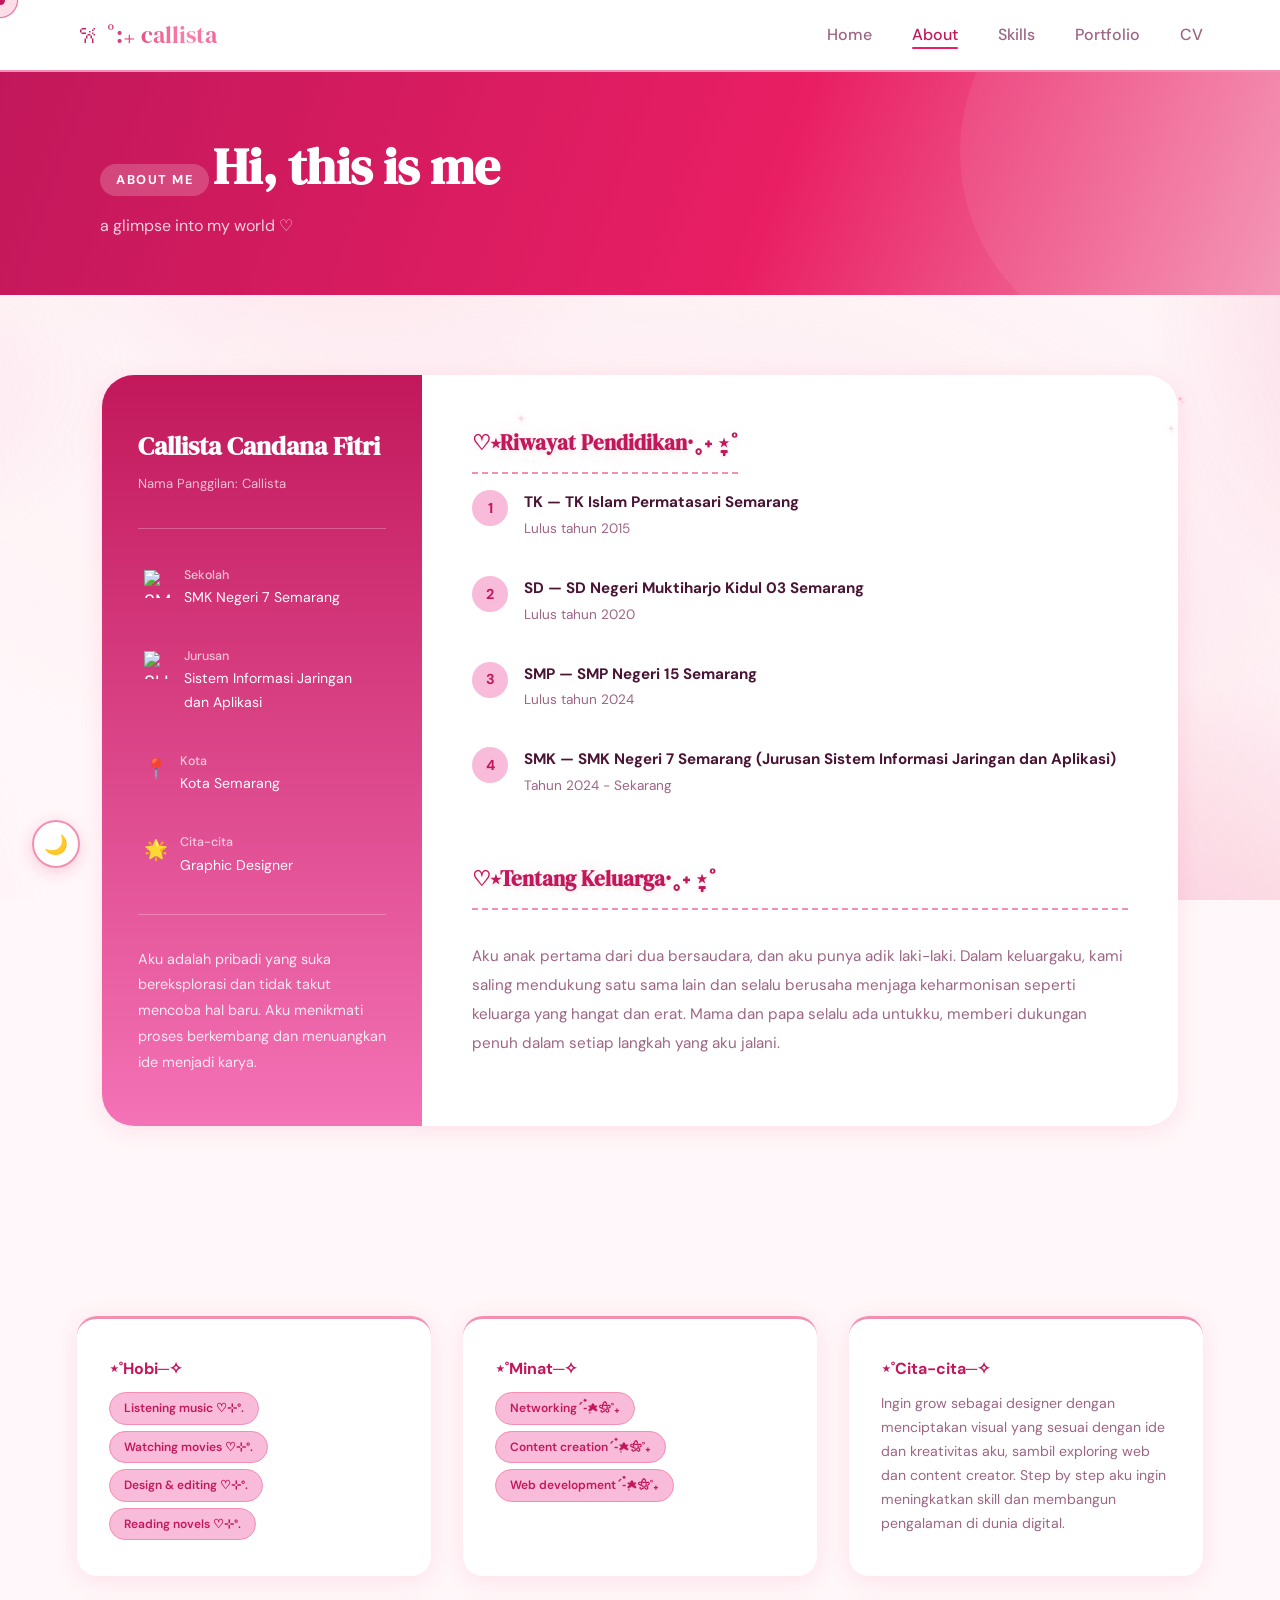
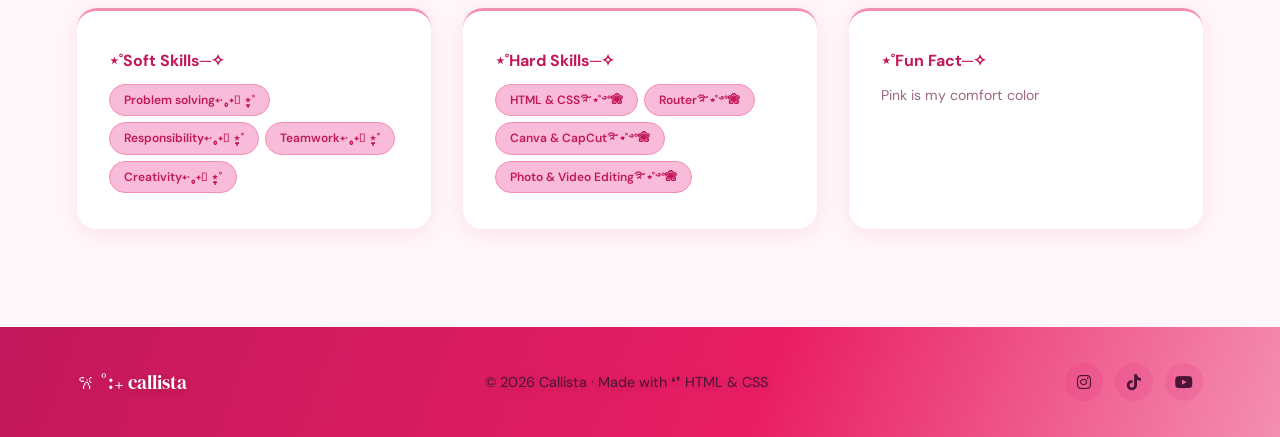
==== about.html @ 11e462fc "Add files via upload" ====
<!DOCTYPE html>
<html lang="id">
<head>
  <meta charset="UTF-8"/>
  <meta name="viewport" content="width=device-width, initial-scale=1.0"/>
  <title>About – Personal Branding</title>
  <link rel="stylesheet" href="style.css"/>
  <link rel="stylesheet" href="mobile-responsive.css"/>
  <link rel="stylesheet" href="https://cdnjs.cloudflare.com/ajax/libs/font-awesome/6.5.0/css/all.min.css"/>
</head>
<body>

<!-- ── BACKGROUND ── -->
<div id="bg-canvas"></div>

<nav class="navbar">
  <div class="nav-logo">𐙚 ˚:₊ callista</div>
  <ul class="nav-links">
    <li><a href="index.html">Home</a></li>
    <li><a href="about.html">About</a></li>
    <li><a href="skills.html">Skills</a></li>
    <li><a href="portfolio.html">Portfolio</a></li>
    <li><a href="cv.html">CV</a></li>
  </ul>
  <div class="hamburger" onclick="toggleMenu()">
    <span></span><span></span><span></span>
  </div>
</nav>

<div class="page-banner">
  <div class="banner-inner">
    <span class="banner-chip">About Me</span>
    <h1>Hi, this is me</h1>
    <p>a glimpse into my world ♡</p>
  </div>
</div>

<section class="about-wrap">
  <div class="container">

    <!-- MASTHEAD -->
    <div class="about-masthead">
      <div class="about-sidebar">
        <div>
          <h2>Callista Candana Fitri</h2>
          <p style="font-size:.82rem; opacity:.7; margin-top:4px;">Nama Panggilan: Callista</p>
        </div>
        <div class="divider"></div>
        <div class="info-row">
          <span class="icon"><img src="logo/smkn7smg.png" alt="SMKN7"></span>
          <div><strong>Sekolah</strong>SMK Negeri 7 Semarang</div>
        </div>
        <div class="info-row">
          <span class="icon"><img src="logo/SISTEM INFORMASI.png" alt="SIJA"></span>
          <div><strong>Jurusan</strong>Sistem Informasi Jaringan dan Aplikasi</div>
        </div>
        <div class="info-row">
          <span class="icon">📍</span>
          <div><strong>Kota</strong>Kota Semarang</div>
        </div>
        <div class="info-row">
          <span class="icon">🌟</span>
          <div><strong>Cita-cita</strong>Graphic Designer</div>
        </div>
        <div class="divider"></div>
        <p>Aku adalah pribadi yang suka bereksplorasi dan tidak takut mencoba hal baru. Aku menikmati proses berkembang dan menuangkan ide menjadi karya.</p>
      </div>

      <div class="about-body-right">
        <h3>♡⭑Riwayat Pendidikan·˳˖ ִֶָ⋆˚</h3>
        <div class="edu-steps">
          <div class="edu-step">
            <div class="edu-num">1</div>
            <div class="edu-step-text">
              <h4>TK — TK Islam Permatasari Semarang</h4>
              <p>Lulus tahun 2015</p>
            </div>
          </div>
          <div class="edu-step">
            <div class="edu-num">2</div>
            <div class="edu-step-text">
              <h4>SD — SD Negeri Muktiharjo Kidul 03 Semarang</h4>
              <p>Lulus tahun 2020</p>
            </div>
          </div>
          <div class="edu-step">
            <div class="edu-num">3</div>
            <div class="edu-step-text">
              <h4>SMP — SMP Negeri 15 Semarang</h4>
              <p>Lulus tahun 2024</p>
            </div>
          </div>
          <div class="edu-steps">
          <div class="edu-step">
            <div class="edu-num">4</div>
            <div class="edu-step-text">
              <h4>SMK — SMK Negeri 7 Semarang (Jurusan Sistem Informasi Jaringan dan Aplikasi)</h4>
              <p>Tahun 2024 - Sekarang</p>
            </div>
          </div>
        </div>

        <h3 style="margin-top:28px;">♡⭑Tentang Keluarga·˳˖ ִֶָ⋆˚</h3>
        <p>
          Aku anak pertama dari dua bersaudara, dan aku punya adik laki-laki. Dalam keluargaku, kami saling mendukung satu sama lain dan selalu berusaha menjaga keharmonisan seperti keluarga yang hangat dan erat. Mama dan papa selalu ada untukku, memberi dukungan penuh dalam setiap langkah yang aku jalani.

        </p>
      </div>
    </div>

  </div>
</section>

<section class="about-cards-section">
  <div class="about-cards">
    <div class="acard">
      <h4>⋆˚Hobi─✧</h4>
      <div class="tags" style="gap:6px; margin-top:6px;">
        <span class="tag" style="font-size:.75rem;">Listening music ♡⊹°.</span>
        <span class="tag" style="font-size:.75rem;">Watching movies ♡⊹°.</span>
        <span class="tag" style="font-size:.75rem;">Design & editing ♡⊹°.</span>
        <span class="tag" style="font-size:.75rem;">Reading novels ♡⊹°.</span>
      </div>
    </div>

    <div class="acard">
      <h4>⋆˚Minat─✧</h4>
      <div class="tags" style="gap:6px; margin-top:6px;">
        <span class="tag" style="font-size:.75rem;">Networkingˊ˗๋࣭⭑⚝˚₊</span>
        <span class="tag" style="font-size:.75rem;">Content creationˊ˗๋࣭⭑⚝˚₊</span>
        <span class="tag" style="font-size:.75rem;">Web developmentˊ˗๋࣭⭑⚝˚₊</span>
      </div>
    </div>

    <div class="acard">
      <h4>⋆˚Cita-cita─✧</h4>
      <p>Ingin grow sebagai designer dengan menciptakan visual yang sesuai dengan ide dan kreativitas aku, sambil exploring web dan content creator. Step by step aku ingin meningkatkan skill dan membangun pengalaman di dunia digital.</p>
    </div>

    <div class="acard">
      <h4>⋆˚Soft Skills─✧</h4>
      <div class="tags" style="gap:6px; margin-top:6px;">
        <span class="tag" style="font-size:.75rem;">Problem solving˖·˳˖𓂃 ִֶָ⋆˚</span>
        <span class="tag" style="font-size:.75rem;">Responsibility˖·˳˖𓂃 ִֶָ⋆˚</span>
        <span class="tag" style="font-size:.75rem;">Teamwork˖·˳˖𓂃 ִֶָ⋆˚</span>
        <span class="tag" style="font-size:.75rem;">Creativity˖·˳˖𓂃 ִֶָ⋆˚</span>
      </div>
    </div>

    <div class="acard">
      <h4>⋆˚Hard Skills─✧</h4>
      <div class="tags" style="gap:6px; margin-top:6px;">
        <span class="tag" style="font-size:.75rem;">HTML & CSS࿐⋆˚࿔°❀</span>
        <span class="tag" style="font-size:.75rem;">Router࿐⋆˚࿔°❀</span>
        <span class="tag" style="font-size:.75rem;">Canva & CapCut࿐⋆˚࿔°❀</span>
        <span class="tag" style="font-size:.75rem;">Photo & Video Editing࿐⋆˚࿔°❀</span>
      </div>
    </div>

    <div class="acard">
      <h4>⋆˚Fun Fact─✧</h4>
      <ul>
        <p>Pink is my comfort color</p>
    </div>
  </div>
</section>

<footer class="footer">
  <div class="footer-logo">𐙚 ˚:₊ callista</div>
  <p>© 2026 Callista · Made with ❛❜ HTML & CSS</p>
  <div class="social-row">
    <a href="https://www.instagram.com/callistacandana._?utm_source=ig_web_button_share_sheet&igsh=ZDNlZDc0MzIxNw==" class="social-link"><i class="fab fa-instagram"></i></a>
    <a href="https://www.tiktok.com/@callistaacf?is_from_webapp=1&sender_device=pc" class="social-link"><i class="fab fa-tiktok"></i></a>
    <a href="https://youtube.com/@callistacandana?si=Is4oG_i1ryERVLuq" class="social-link"><i class="fab fa-youtube"></i></a>
  </div>
</footer>

<script src="script.js"></script>
</body>
</html>
---- style.css ----
@import url('https://fonts.googleapis.com/css2?family=DM+Serif+Display:ital@0;1&family=DM+Sans:wght@300;400;500;600;700&display=swap');

*, *::before, *::after { box-sizing: border-box; margin: 0; padding: 0; }

:root {
  --pink:       #e91e63;
  --pink-deep:  #c2185b;
  --pink-soft:  #f8bbd9;
  --pink-pale:  #fce4ec;
  --pink-mid:   #f48fb1;
  --rose:       #fce4ec;
  --cream:      #fff7f9;
  --dark:       #1c0a14;
  --text:       #4a1535;
  --text-light: #9d6584;
  --white:      #ffffff;
  --radius-sm:  10px;
  --radius:     20px;
  --radius-lg:  32px;
  --shadow:     0 4px 24px rgba(233,30,99,0.10);
  --shadow-lg:  0 12px 40px rgba(233,30,99,0.18);
}

html { scroll-behavior: smooth; }
body {
  font-family: 'DM Sans', sans-serif;
  background: var(--cream);
  color: var(--text);
  line-height: 1.7;
  font-size: 16px;
  position: relative;
  overflow-x: hidden;
}

/* ── BACKGROUND LAYER ─────────────────────────── */
#bg-canvas {
  position: fixed;
  inset: 0;
  z-index: 0;
  pointer-events: none;
  overflow: hidden;
}

/* Animated mesh gradient — lebih kuat */
#bg-canvas::before {
  content: '';
  position: absolute;
  inset: -50%;
  width: 200%;
  height: 200%;
  background:
    radial-gradient(ellipse 55% 45% at 15% 15%, rgba(233,30,99,0.28) 0%, transparent 50%),
    radial-gradient(ellipse 45% 55% at 85% 8%,  rgba(244,143,177,0.32) 0%, transparent 48%),
    radial-gradient(ellipse 50% 40% at 72% 82%, rgba(233,30,99,0.22) 0%, transparent 48%),
    radial-gradient(ellipse 40% 50% at 8%  78%, rgba(248,187,217,0.30) 0%, transparent 48%),
    radial-gradient(ellipse 60% 35% at 50% 50%, rgba(252,228,236,0.45) 0%, transparent 58%),
    radial-gradient(ellipse 35% 45% at 38% 28%, rgba(233,30,99,0.15) 0%, transparent 45%),
    radial-gradient(ellipse 42% 38% at 62% 62%, rgba(244,143,177,0.20) 0%, transparent 45%);
  animation: meshMove 10s ease-in-out infinite alternate;
  filter: blur(2px);
}

/* Second layer — slow counter-rotate */
#bg-canvas::after {
  content: '';
  position: absolute;
  inset: -30%;
  width: 160%;
  height: 160%;
  background:
    radial-gradient(ellipse 30% 50% at 90% 40%, rgba(233,30,99,0.18) 0%, transparent 50%),
    radial-gradient(ellipse 40% 30% at 5%  45%, rgba(244,143,177,0.22) 0%, transparent 50%),
    radial-gradient(ellipse 35% 40% at 55% 90%, rgba(248,187,217,0.20) 0%, transparent 50%);
  animation: meshMove2 15s ease-in-out infinite alternate;
  filter: blur(4px);
}

@keyframes meshMove {
  0%   { transform: translate(0%,   0%)   rotate(0deg)   scale(1);    }
  25%  { transform: translate(4%,  -5%)   rotate(2deg)   scale(1.04); }
  50%  { transform: translate(-5%,  4%)   rotate(-1.5deg) scale(0.97); }
  75%  { transform: translate(3%,   6%)   rotate(2.5deg) scale(1.05); }
  100% { transform: translate(-4%, -3%)   rotate(-2deg)  scale(1.02); }
}
@keyframes meshMove2 {
  0%   { transform: translate(0%,  0%)  rotate(0deg)   scale(1);    }
  33%  { transform: translate(-6%, 4%)  rotate(-3deg)  scale(1.06); }
  66%  { transform: translate(5%, -3%)  rotate(2deg)   scale(0.96); }
  100% { transform: translate(-2%, 5%)  rotate(-1deg)  scale(1.03); }
}

/* ── FLOATING SHAPES ── */
.bg-shape {
  position: absolute;
  pointer-events: none;
  opacity: 0;
  animation: shapeFloat linear infinite;
}

.bg-shape.ring {
  border-radius: 50%;
  border: 2.5px solid rgba(233,30,99,0.30);
  background: transparent;
}
.bg-shape.ring-thick {
  border-radius: 50%;
  border: 5px solid rgba(244,143,177,0.25);
  background: transparent;
}
.bg-shape.ring-fill {
  border-radius: 50%;
  background: rgba(233,30,99,0.10);
}
.bg-shape.ring-fill-soft {
  border-radius: 50%;
  background: rgba(244,143,177,0.14);
}
.bg-shape.diamond {
  background: rgba(233,30,99,0.12);
  transform-origin: center;
  border-radius: 4px;
}
.bg-shape.diamond-outline {
  background: transparent;
  border: 2px solid rgba(233,30,99,0.22);
  border-radius: 4px;
  transform-origin: center;
}
.bg-shape.square-outline {
  background: transparent;
  border: 2px solid rgba(244,143,177,0.28);
  border-radius: 6px;
}
.bg-shape.plus {
  background: transparent;
  position: relative;
}
.bg-shape.plus::before,
.bg-shape.plus::after {
  content: '';
  position: absolute;
  background: rgba(233,30,99,0.22);
  border-radius: 3px;
}
.bg-shape.plus::before { width: 100%; height: 28%; top: 36%; left: 0; }
.bg-shape.plus::after  { width: 28%; height: 100%; top: 0; left: 36%; }

.bg-shape.star-dot {
  background: rgba(233,30,99,0.20);
  border-radius: 50%;
  box-shadow: 0 0 12px rgba(233,30,99,0.25);
}

/* Float up animation */
@keyframes shapeFloat {
  0%   { opacity: 0;   transform: translateY(0)      rotate(0deg)   scale(0.7); }
  8%   { opacity: 1; }
  88%  { opacity: 1; }
  100% { opacity: 0;   transform: translateY(-115vh) rotate(400deg) scale(1.15); }
}

/* Drift sideways variant */
@keyframes shapeFloatDrift {
  0%   { opacity: 0;   transform: translate(0, 0)          rotate(0deg)   scale(0.8); }
  8%   { opacity: 1; }
  88%  { opacity: 1; }
  100% { opacity: 0;   transform: translate(80px, -110vh)  rotate(-300deg) scale(1.1); }
}
@keyframes shapeFloatDriftLeft {
  0%   { opacity: 0;   transform: translate(0, 0)           rotate(0deg)  scale(0.8); }
  8%   { opacity: 1; }
  88%  { opacity: 1; }
  100% { opacity: 0;   transform: translate(-80px, -110vh) rotate(300deg) scale(1.1); }
}

.bg-shape.drift       { animation-name: shapeFloatDrift; }
.bg-shape.drift-left  { animation-name: shapeFloatDriftLeft; }

/* Make sure all content sits above bg */
.navbar, .home-wrap, .container, .page-banner,
.about-wrap, .skills-wrap, .portfolio-wrap, .cv-wrap,
.footer, main {
  position: relative;
  z-index: 1;
}
a { text-decoration: none; color: inherit; }
ul { list-style: none; }
img { max-width: 100%; display: block; }

/* ── NAVBAR ─────────────────────────── */
.navbar {
  position: sticky; top: 0; z-index: 999;
  display: flex; align-items: center; justify-content: space-between;
  padding: 0 6%; height: 72px;
  background: var(--white);
  border-bottom: 2px solid var(--pink-mid);
}
.nav-logo {
  font-family: 'DM Serif Display', serif;
  font-size: 1.5rem; color: var(--pink-deep);
}
.nav-links { display: flex; gap: 2.5rem; }
.nav-links a {
  font-size: 1rem; font-weight: 500; color: var(--text-light);
  position: relative; padding-bottom: 4px; transition: color .2s;
}
.nav-links a::after {
  content: ''; position: absolute; bottom: 0; left: 0;
  width: 0; height: 2px; background: var(--pink);
  border-radius: 2px; transition: width .25s;
}
.nav-links a:hover, .nav-links a.active { color: var(--pink-deep); }
.nav-links a:hover::after, .nav-links a.active::after { width: 100%; }

.hamburger {
  display: none; flex-direction: column; gap: 5px; cursor: pointer;
}
.hamburger span {
  display: block; width: 22px; height: 2px;
  background: var(--pink-deep); border-radius: 4px; transition: .3s;
}

/* ── BUTTONS ─────────────────────────── */
.btn {
  display: inline-flex; align-items: center; gap: 6px;
  padding: 11px 26px; border-radius: 50px;
  font-weight: 600; font-size: 0.88rem;
  transition: all .25s; cursor: pointer;
}
.btn-pink {
  background: var(--pink-deep); color: white;
  box-shadow: 0 6px 20px rgba(233,30,99,0.35);
}
.btn-pink:hover { background: var(--pink); transform: translateY(-2px); box-shadow: 0 10px 28px rgba(233,30,99,0.4); }
.btn-ghost {
  background: transparent; color: var(--pink-deep);
  border: 2px solid var(--pink-mid);
}
.btn-ghost:hover { background: var(--pink-soft); border-color: var(--pink); transform: translateY(-2px); }
.btn-sm { padding: 8px 18px; font-size: 0.82rem; }

/* Logo styling */
.tag img, .info-row img {
  display: inline-block;
  object-fit: contain;
  vertical-align: middle;
}
.tag img {
  width: 22px;
  height: 22px;
  margin-right: 8px;
}
.info-row .icon img {
  width: 28px;
  height: 28px;
}

/* ── CONTAINER ─────────────────────────── */
.container { max-width: 1400px; margin: 0 auto; padding: 0 8%; }

/* ══════════════════════════════════════
   HOME PAGE  —  bento-grid layout
══════════════════════════════════════ */
.home-wrap {
  min-height: calc(100vh - 64px);
  padding: 60px 8% 80px;
  display: flex; flex-direction: column;
  align-items: center; gap: 32px;
}

.bento {
  width: 100%; max-width: 1200px;
  display: grid;
  grid-template-columns: 1fr 1fr 1fr;
  grid-template-rows: auto;
  gap: 20px;
}

/* card base */
.bc {
  background: white; border-radius: var(--radius);
  box-shadow: var(--shadow); overflow: hidden;
  transition: transform .3s, box-shadow .3s;
}
.bc:hover { transform: translateY(-4px); box-shadow: var(--shadow-lg); }

/* HERO card — spans 2 col */
.bc-hero {
  grid-column: span 2;
  background: linear-gradient(135deg, var(--pink-deep) 0%, #e91e63 100%);
  color: white;
  padding: 52px 52px;
  display: flex; 
  align-items: center; 
  gap: 40px;
  position: relative; overflow: hidden;
}
.bc-hero::before {
  content: '✿'; font-size: 16rem; position: absolute;
  right: -40px; top: -60px; opacity: .08; pointer-events: none;
}

/* Hero Photo Wrapper - Full Circle Border */
.hero-photo-wrapper {
  width: 170px;
  height: 170px;
  border-radius: 50%;
  border: 4px solid rgba(255,255,255,.5);
  display: flex;
  align-items: center;
  justify-content: center;
  flex-shrink: 0;
  padding: 10px;
  background: transparent;
  overflow: hidden;
}

.bc-hero-photo {
  width: 100%;
  height: 100%;
  border-radius: 50%;
  object-fit: cover; 
  object-position: center center;
  transform: scale(1.3);
  flex-shrink: 0;
  border: none;
}
.bc-hero-photo-ph {
  width: 150px; height: 150px; border-radius: 50%;
  background: rgba(255,255,255,.2);
  display: flex; flex-direction: column;
  align-items: center; justify-content: center;
  border: 4px solid rgba(255,255,255,.4);
  font-size: 2.8rem; flex-shrink: 0;
}
.bc-hero-photo-ph img {
  width: 100%; height: 100%;
  object-fit: cover; object-position: center center;
  border-radius: 50%; border: 4px solid rgba(255,255,255,.4);
}
.bc-hero-text .label {
  font-size: .75rem; font-weight: 700; letter-spacing: 1.5px;
  text-transform: uppercase; opacity: 0; margin-bottom: 8px;
  animation: slideInLeft 0.6s cubic-bezier(0.22, 1, 0.36, 1) 0.2s forwards;
}
.bc-hero-text h1 {
  font-family: 'DM Serif Display', serif;
  font-size: clamp(1.8rem, 3.5vw, 2.4rem);
  line-height: 1.2; margin-bottom: 8px; opacity: 0;
  animation: slideInLeft 0.7s cubic-bezier(0.22, 1, 0.36, 1) 0.4s forwards;
}
.bc-hero-text .nick {
  font-size: .9rem; opacity: 0; margin-bottom: 14px;
  animation: slideInLeft 0.6s cubic-bezier(0.22, 1, 0.36, 1) 0.6s forwards;
}
.bc-hero-text .tagline {
  font-size: 1rem; font-weight: 500;
  background: rgba(255,255,255,.18);
  display: inline-block; padding: 5px 16px;
  border-radius: 50px; margin-bottom: 20px; opacity: 0;
  animation: slideInUp 0.6s cubic-bezier(0.22, 1, 0.36, 1) 0.8s forwards;
}
.bc-hero-btns { display: flex; gap: 12px; flex-wrap: wrap; }
.bc-hero .btn-white {
  background: white; color: var(--pink-deep);
  font-weight: 700; padding: 10px 24px; border-radius: 50px;
  font-size: .88rem; transition: all .25s; opacity: 0;
  animation: slideInUp 0.6s cubic-bezier(0.22, 1, 0.36, 1) 1s forwards;
}
.bc-hero .btn-white:hover { background: var(--pink-soft); transform: translateY(-2px); }
.bc-hero .btn-border {
  background: transparent; color: white;
  border: 2px solid rgba(255,255,255,.5);
  font-weight: 600; padding: 10px 24px; border-radius: 50px;
  font-size: .88rem; transition: all .25s; opacity: 0;
  animation: slideInUp 0.6s cubic-bezier(0.22, 1, 0.36, 1) 1.1s forwards;
}
.bc-hero .btn-border:hover { background: rgba(255,255,255,.15); transform: translateY(-2px); }

@keyframes slideInLeft {
  from { opacity: 0; transform: translateX(-20px); }
  to { opacity: 1; transform: translateX(0); }
}

@keyframes slideInUp {
  from { opacity: 0; transform: translateY(20px); }
  to { opacity: 1; transform: translateY(0); }
}

@keyframes fadeInUp {
  from { opacity: 0; transform: translateY(12px); }
  to { opacity: 1; transform: translateY(0); }
}

/* PHOTO card */
.bc-photo {
  background: var(--pink-soft);
  display: flex; align-items: center; justify-content: center;
  min-height: 220px; position: relative;
}
.bc-photo .deco {
  position: absolute; font-size: 6rem; opacity: .12;
}
.bc-photo img {
  width: 140px; height: 140px; border-radius: var(--radius);
  object-fit: cover; object-position: center top;
  border: 3px solid white; box-shadow: var(--shadow);
  position: relative; z-index: 1;
}
.bc-photo-ph {
  width: 140px; height: 140px; border-radius: var(--radius);
  background: white; display: flex; align-items: center;
  justify-content: center; font-size: 3.5rem;
  box-shadow: var(--shadow); position: relative; z-index: 1;
}

/* INFO cards */
.bc-desc {
  grid-column: span 2;
  padding: 32px 36px;
}
.bc-desc h3 {
  font-family: 'DM Serif Display', serif;
  font-size: 1.2rem; color: var(--pink-deep); margin-bottom: 12px; opacity: 0;
  animation: slideInLeft 0.6s cubic-bezier(0.22, 1, 0.36, 1) 0.3s forwards;
}
.bc-desc p { font-size: .92rem; color: var(--text-light); line-height: 1.8; opacity: 0;
  animation: fadeInUp 0.6s cubic-bezier(0.22, 1, 0.36, 1) 0.5s forwards;
}

.bc-taglist { padding: 32px 32px; }
.bc-taglist h3 {
  font-size: .8rem; font-weight: 700; letter-spacing: 1.2px;
  text-transform: uppercase; color: var(--text-light); margin-bottom: 16px; opacity: 0;
  animation: slideInLeft 0.5s cubic-bezier(0.22, 1, 0.36, 1) 0.2s forwards;
}
.tags { display: flex; flex-wrap: wrap; gap: 10px;
  animation: fadeInUp 0.6s cubic-bezier(0.22, 1, 0.36, 1) 0.4s both;
}
.tag {
  background: var(--pink-soft); color: var(--pink-deep);
  padding: 6px 16px; border-radius: 50px;
  font-size: .82rem; font-weight: 600; border: 1px solid var(--pink-mid);
  transition: all 0.3s cubic-bezier(0.22, 1, 0.36, 1);
  cursor: pointer;
  position: relative;
  z-index: 9999;
}
.tag:hover {
  transform: translateY(-3px);
  background: var(--pink-mid);
  color: white;
  box-shadow: 0 6px 16px rgba(233, 30, 99, 0.25);
}

.bc-quote {
  background: var(--pink-deep); color: white;
  padding: 32px; display: flex; align-items: center; justify-content: center;
  text-align: center;
}
.bc-quote p {
  font-family: 'DM Serif Display', serif;
  font-size: 1.1rem; font-style: italic; line-height: 1.6; opacity: 0;
  animation: fadeInUp 0.7s cubic-bezier(0.22, 1, 0.36, 1) 0.4s forwards;
}

/* ══════════════════════════════════════
   PAGE BANNER
══════════════════════════════════════ */
.page-banner {
  background: linear-gradient(110deg, var(--pink-deep) 0%, var(--pink) 60%, var(--pink-mid) 100%);
  padding: 64px 6% 56px; position: relative; overflow: hidden;
}
.page-banner::after {
  content: ''; position: absolute;
  width: 400px; height: 400px; border-radius: 50%;
  background: rgba(255,255,255,.07);
  top: -120px; right: -80px;
}
.banner-inner { max-width: 1080px; margin: 0 auto; }
.banner-chip {
  display: inline-block; background: rgba(255,255,255,.2);
  color: white; font-size: .8rem; font-weight: 700;
  letter-spacing: 1.5px; text-transform: uppercase;
  padding: 5px 16px; border-radius: 50px; margin-bottom: 16px;
}
.page-banner h1 {
  font-family: 'DM Serif Display', serif;
  font-size: clamp(2rem, 5vw, 3.2rem);
  color: white; line-height: 1.2; margin-bottom: 10px;
}
.page-banner p { color: rgba(255,255,255,.8); font-size: 1rem; }

/* ══════════════════════════════════════
   ABOUT PAGE  —  magazine layout
══════════════════════════════════════ */
.about-wrap { padding: 80px 0 100px; }

.about-masthead {
  display: grid; grid-template-columns: 320px 1fr; gap: 0;
  background: white; border-radius: var(--radius-lg);
  box-shadow: var(--shadow); overflow: hidden; margin-bottom: 40px;
}
.about-sidebar {
  background: linear-gradient(180deg, var(--pink-deep), #f472b6);
  padding: 50px 36px; color: white; display: flex;
  flex-direction: column; gap: 28px;
}
.about-sidebar h2 {
  font-family: 'DM Serif Display', serif; font-size: 1.6rem;
}
.about-sidebar p { font-size: .9rem; opacity: .85; line-height: 1.8; }
.about-sidebar .divider {
  height: 1px; background: rgba(255,255,255,.25); margin: 4px 0;
}
.about-sidebar .info-row {
  display: flex; gap: 12px; align-items: flex-start;
}
.about-sidebar .info-row .icon { font-size: 1.2rem; flex-shrink: 0; margin-top: 2px; }
.about-sidebar .info-row div { font-size: .88rem; }
.about-sidebar .info-row strong { display: block; font-size: .78rem; opacity: .7; font-weight: 500; }

.about-body-right { padding: 50px 50px; }
.about-body-right h3 {
  font-family: 'DM Serif Display', serif; font-size: 1.3rem;
  color: var(--pink-deep); margin-bottom: 16px;
  padding-bottom: 12px; border-bottom: 2px dashed var(--pink-mid);
}
.about-body-right p { font-size: .95rem; color: var(--text-light); line-height: 1.9; margin-bottom: 18px; }

/* edu steps */
.edu-steps { display: flex; flex-direction: column; gap: 16px; }
.edu-step { display: flex; gap: 16px; align-items: flex-start; }
.edu-num {
  width: 36px; height: 36px; border-radius: 50%;
  background: var(--pink-soft); color: var(--pink-deep);
  font-weight: 700; font-size: .9rem;
  display: flex; align-items: center; justify-content: center;
  flex-shrink: 0;
}
.edu-step.active .edu-num { background: var(--pink-deep); color: white; }
.edu-step-text h4 { font-size: .95rem; font-weight: 700; color: var(--text); }
.edu-step-text p { font-size: .85rem; color: var(--text-light); }

/* card row */
.about-cards-section {
  padding: 50px 6%;
  background: var(--cream);
}
.about-cards {
  display: grid;
  grid-template-columns: repeat(3, 1fr); /* FIX 3 kolom */
  gap: 32px;
  width: 100%;
  margin: 0;
  padding: 0;
}
.acard {
  background: white; border-radius: var(--radius);
  box-shadow: var(--shadow); padding: 36px 32px;
  border-top: 3px solid var(--pink-mid);
  transition: transform .3s, box-shadow .3s;
}
.acard:hover { transform: translateY(-3px); box-shadow: var(--shadow-lg); }
.acard .ac-icon { font-size: 1.8rem; margin-bottom: 12px; }
.acard h4 { font-size: 1rem; font-weight: 700; color: var(--pink-deep); margin-bottom: 10px; }
.acard p { font-size: .88rem; color: var(--text-light); line-height: 1.7; }
.acard ul { display: flex; flex-direction: column; gap: 4px; }
.acard ul li { font-size: .88rem; color: var(--text-light); }
.acard ul li::before { content: '✦ '; color: var(--pink); }

/* ══════════════════════════════════════
   SKILLS PAGE  —  split layout
══════════════════════════════════════ */
.skills-wrap { padding: 52px 0 64px; display: flex; flex-direction: column; gap: 40px; }

.skills-top { display: grid; grid-template-columns: 1fr 1fr; gap: 24px; }

.sk-card {
  background: white; border-radius: var(--radius);
  box-shadow: var(--shadow); padding: 32px;
}
.sk-card h3 {
  font-family: 'DM Serif Display', serif;
  font-size: 1.15rem; color: var(--pink-deep);
  margin-bottom: 24px; padding-bottom: 12px;
  border-bottom: 2px solid var(--pink-soft);
}

.skill-row { margin-bottom: 20px; }
.skill-label { display: flex; justify-content: space-between; font-size: .85rem; font-weight: 600; color: var(--text); margin-bottom: 8px; }
.skill-pct { color: var(--pink-deep); }
.skill-track { height: 8px; background: var(--pink-soft); border-radius: 50px; overflow: hidden; }
.skill-fill {
  height: 100%; border-radius: 50px; width: 0;
  background: linear-gradient(90deg, var(--pink), var(--pink-deep));
  transition: width 1.4s cubic-bezier(.4,0,.2,1);
}

html { scroll-behavior: smooth; cursor: none; }

.custom-cursor {
  position: fixed;
  top: 0;
  left: 0;
  width: 36px;
  height: 36px;
  border-radius: 50%;
  pointer-events: none;
  z-index: 9000;
  display: grid;
  place-items: center;
  background: rgba(233,30,99,.15);
  border: 1px solid rgba(194,24,91,.55);
  backdrop-filter: none;
  box-shadow: 0 0 0 1px rgba(194,24,91,.10);
  transition: background .2s ease, width .2s ease, height .2s ease, border-color .2s ease;
  opacity: 1;
  will-change: transform;
  mix-blend-mode: multiply;
}

.custom-cursor .cursor-core {
  width: 9px;
  height: 9px;
  border-radius: 50%;
  background: var(--pink-deep);
  transition: transform .2s ease, background .2s ease;
  pointer-events: none;
}

.custom-cursor.cursor--hover {
  width: 52px;
  height: 52px;
  background: rgba(233,30,99,.16);
  border-color: rgba(233,30,99,.9);
}

.custom-cursor.cursor--hover .cursor-core {
  transform: scale(1.4);
  background: var(--pink-deep);
  box-shadow: 0 0 0 8px rgba(233,30,99,.12);
}

.custom-cursor.cursor--text {
  background: rgba(233,30,99,.04);
  border-color: rgba(194,24,91,.18);
  backdrop-filter: blur(0px);
  box-shadow: none;
}
.custom-cursor.cursor--text .cursor-core {
  background: rgba(194,24,91,.5);
}

.custom-cursor.cursor--active {
  width: 28px;
  height: 28px;
  background: rgba(233,30,99,.38);
}

*, *::before, *::after { cursor: none !important; }
/* pill grid */
.pill-grid { display: flex; flex-wrap: wrap; gap: 10px; }
.pill {
  background: var(--pink-soft); color: var(--pink-deep);
  padding: 8px 18px; border-radius: 50px;
  font-size: .82rem; font-weight: 600;
  border: 1.5px solid var(--pink-mid);
  transition: all .2s;
  position: relative;
  z-index: 9999;
}
.pill:hover { background: var(--pink-deep); color: white; }

/* tags */
.tags { display: flex; flex-wrap: wrap; gap: 8px; }
.tag {
  background: var(--pink-soft); color: var(--pink-deep);
  padding: 5px 14px; border-radius: 50px;
  font-size: .78rem; font-weight: 600; border: 1px solid var(--pink-mid);
  white-space: nowrap;
  display: inline-flex;
  align-items: center;
  position: relative;
  z-index: 9999;
}

/* soft skill cards */
.soft-row { display: grid; grid-template-columns: repeat(4, 1fr); gap: 16px; }
.soft-tile {
  background: white; border-radius: var(--radius);
  padding: 22px 16px; text-align: center;
  box-shadow: var(--shadow); transition: transform .3s;
  position: relative; overflow: hidden;
}
.soft-tile::before {
  content: ''; position: absolute; bottom: 0; left: 0; right: 0;
  height: 3px; background: linear-gradient(90deg, var(--pink), var(--pink-deep));
}
.soft-tile:hover { transform: translateY(-4px); }
.soft-tile .ti { font-size: 1.6rem; margin-bottom: 10px; }
.soft-tile h4 { font-size: .84rem; font-weight: 700; color: var(--pink-deep); margin-bottom: 4px; }
.soft-tile p { font-size: .75rem; color: var(--text-light); }

/* ══════════════════════════════════════
   PORTFOLIO PAGE  —  slider layout
══════════════════════════════════════ */
.portfolio-wrap { padding: 52px 0 64px; }

/* Slider Wrapper */
.slider-wrapper { 
  margin-bottom: 48px; 
  position: relative;
  padding: 30px 0;
  overflow: visible;
}
.section-title {
  font-family: 'DM Serif Display', serif;
  font-size: 1.4rem; color: var(--pink-deep);
  margin-bottom: 24px; text-align: center;
}

.slider-container {
  position: relative; 
  padding: 0 70px;
  overflow: hidden;
  width: 100%;
}

.slider-track {
  display: flex; 
  gap: 20px; 
  transition: transform 0.5s ease;
  will-change: transform;
  padding: 10px 0;
  align-items: stretch;
  overflow: visible;
}

.slider-item { 
  flex-shrink: 0; 
  display: flex;
  align-items: stretch;
}

.slider-btn {
  background: var(--pink-deep); color: white;
  border: none; width: 52px; height: 52px;
  border-radius: 50%; cursor: pointer;
  display: flex; align-items: center; justify-content: center;
  font-size: 1.2rem; transition: all .3s;
  box-shadow: var(--shadow); 
  position: absolute;
  top: 50%;
  transform: translateY(-50%);
  z-index: 10;
}
.slider-prev { left: 8px; }
.slider-next { right: 8px; }
.slider-btn:hover {
  background: var(--pink); transform: translateY(-50%) scale(1.1);
}

.slider-dots {
  display: flex; justify-content: center; gap: 8px;
  margin-top: 24px;
}
.slider-dot {
  width: 10px; height: 10px; border-radius: 50%;
  background: var(--pink-mid); cursor: pointer;
  transition: all .3s;
}
.slider-dot.active {
  background: var(--pink-deep); width: 28px;
  border-radius: 5px;
}

/* ── PROJECT GRID (NO SLIDER) ─── */
.project-grid-wrapper {
  margin-bottom: 48px;
  padding: 30px 0;
}

.project-grid {
  display: grid;
  grid-template-columns: repeat(4, 1fr);
  gap: 24px;
  max-width: 1200px;
  margin: 0 auto;
  padding: 0 20px;
}

/* Responsive untuk tablet */
@media (max-width: 1024px) {
  .project-grid {
    grid-template-columns: repeat(3, 1fr);
  }
}

/* Responsive untuk mobile */
@media (max-width: 768px) {
  .project-grid {
    grid-template-columns: repeat(2, 1fr);
    gap: 16px;
  }
}

@media (max-width: 480px) {
  .project-grid {
    grid-template-columns: 1fr;
    gap: 16px;
  }
}

/* Responsive grid */
@media (max-width: 1200px) {
  .project-grid {
    grid-template-columns: repeat(3, 1fr);
  }
}

@media (max-width: 768px) {
  .project-grid {
    grid-template-columns: repeat(2, 1fr);
    gap: 16px;
  }
}

@media (max-width: 480px) {
  .project-grid {
    grid-template-columns: 1fr;
    gap: 16px;
  }
}

/* ── PROJECT CARDS — enhanced animations ── */
.proj-card-new {
  opacity: 0;
  transform: translateY(50px) rotateX(12deg) scale(0.94);
  transform-origin: bottom center;
  transform-style: preserve-3d;
  transition:
    opacity .7s cubic-bezier(.22,1,.36,1),
    transform .7s cubic-bezier(.22,1,.36,1),
    box-shadow .3s ease;
  will-change: transform, opacity;
  position: relative;
  overflow: visible !important;
}
.proj-card-new:nth-child(even) {
  transform: translateY(50px) rotateX(-10deg) scale(0.94);
}
.proj-card-new.is-visible {
  opacity: 1;
  transform: translateY(0) rotateX(0deg) scale(1);
}
.proj-card-new:hover {
  box-shadow: 0 24px 64px rgba(233,30,99,0.28) !important;
}

/* glow blob — JS controls position */
.proj-glow {
  position: absolute;
  inset: -60px;
  background: radial-gradient(circle at 50% 50%, rgba(233,30,99,0.18) 0%, transparent 65%);
  opacity: 0;
  transition: opacity .35s ease;
  pointer-events: none;
  z-index: 0;
}

/* shimmer sweep line */
.proj-card-new::after {
  content: '';
  position: absolute;
  bottom: 0; left: -100%;
  width: 100%; height: 3px;
  background: linear-gradient(90deg, transparent, var(--pink-mid), var(--pink), var(--pink-deep), var(--pink-mid), transparent);
  transition: left .6s ease;
  z-index: 2;
  border-radius: 0 0 var(--radius) var(--radius);
}
.proj-card-new:hover::after { left: 100%; }

/* border glow ring - use box-shadow instead of background overlay */
.proj-card-new:hover {
  box-shadow: 0 0 0 2px var(--pink-mid), 0 24px 64px rgba(233,30,99,0.28) !important;
}

/* particles */
.proj-particles {
  position: absolute;
  inset: 0;
  pointer-events: none;
  overflow: hidden;
  z-index: 3;
}
.proj-particle {
  position: absolute;
  width: 6px; height: 6px;
  border-radius: 50%;
  background: var(--pink-mid);
  opacity: 0;
  box-shadow: 0 0 6px currentColor;
}
.proj-card-new:hover .proj-particle {
  animation: particleBurst .8s cubic-bezier(.22,1,.36,1) forwards;
}

/* reveal burst stars */
.proj-burst-star {
  position: absolute;
  border-radius: 50%;
  pointer-events: none;
  z-index: 10;
  animation: burstStar .65s cubic-bezier(.22,1,.36,1) forwards;
}
@keyframes burstStar {
  0%   { opacity: 1; transform: translate(0,0) scale(1); }
  100% { opacity: 0; transform: translate(var(--bx), var(--by)) scale(0); }
}

/* mouse trail sparkles */
.proj-trail-spark {
  position: absolute;
  width: 7px; height: 7px;
  border-radius: 50%;
  pointer-events: none;
  z-index: 10;
  transform: translate(-50%, -50%);
  animation: trailFade .55s ease-out forwards;
  box-shadow: 0 0 8px currentColor;
}
@keyframes trailFade {
  0%   { opacity: .9; transform: translate(-50%,-50%) scale(1); }
  100% { opacity: 0;  transform: translate(-50%,-120%) scale(0.2); }
}

/* image shine sweep on proj-preview */
.proj-preview::after {
  content: '';
  position: absolute;
  inset: 0;
  background: linear-gradient(
    105deg,
    transparent 40%,
    rgba(255,255,255,0.45) 50%,
    transparent 60%
  );
  background-size: 200% 100%;
  background-position: -100% 0;
  transition: background-position 0s;
  z-index: 2;
  pointer-events: none;
}
.proj-card-new:hover .proj-preview::after {
  background-position: 200% 0;
  transition: background-position .7s ease;
}


.proj-card-new {
  background: white;
  border-radius: var(--radius);
  overflow: hidden;
  display: flex;
  flex-direction: column;
  width: 100%;
  flex-shrink: 0;
  box-shadow: var(--shadow);
  height: 320px;
}

/* Preview area — browser mockup */
.proj-preview {
  width: 100%;
  height: 150px;
  position: relative;
  overflow: hidden;
}
.proj-preview-1 { background: linear-gradient(135deg, var(--pink-soft), var(--pink-mid)); }
.proj-preview-2 { background: linear-gradient(135deg, var(--pink-pale), var(--pink-soft)); }
.proj-preview-3 { background: linear-gradient(135deg, var(--pink-mid), var(--pink)); }
.proj-preview-4 { background: linear-gradient(135deg, var(--pink-pale), var(--pink-soft)); }

.proj-preview-inner {
  width: 85%;
  height: 80%;
  background: rgba(255,255,255,0.6);
  border-radius: 7px 7px 0 0;
  position: absolute;
  bottom: 0;
  left: 50%;
  transform: translateX(-50%);
  border: 1px solid rgba(219,39,119,0.1);
  overflow: hidden;
  display: flex;
  flex-direction: column;
  backdrop-filter: blur(4px);
}

.proj-browser-bar {
  height: 14px;
  background: rgba(219,39,119,0.07);
  display: flex;
  align-items: center;
  gap: 4px;
  padding: 0 7px;
  flex-shrink: 0;
}
.proj-browser-bar span {
  width: 5px;
  height: 5px;
  border-radius: 50%;
}
.proj-browser-bar span:nth-child(1) { background: #ff5f57; }
.proj-browser-bar span:nth-child(2) { background: #febc2e; }
.proj-browser-bar span:nth-child(3) { background: #28c840; }

.proj-preview-content {
  flex: 1;
  display: flex;
  align-items: center;
  justify-content: center;
  font-size: 2rem;
}

/* Body bawah card */
.proj-body-new {
  padding: 12px 14px 14px;
  display: flex;
  flex-direction: column;
  align-items: flex-start;
  gap: 7px;
  flex: 1;
}
.proj-body-new h3 {
  font-family: 'DM Serif Display', serif;
  font-size: .88rem;
  color: var(--text);
  line-height: 1.3;
}
.proj-body-new p {
  font-size: .73rem;
  color: var(--text-light);
  line-height: 1.6;
  display: -webkit-box;
  -webkit-line-clamp: 2;
  -webkit-box-orient: vertical;
  overflow: hidden;
}
.proj-tags {
  display: flex;
  flex-wrap: wrap;
  gap: 5px;
  margin-top: 2px;
}
.proj-tag {
  background: var(--pink-soft);
  color: var(--pink-deep);
  border: 1px solid var(--pink-mid);
  padding: 3px 9px;
  border-radius: 50px;
  font-size: .66rem;
  font-weight: 600;
}

.proj-btn {
  display: inline-flex;
  align-items: center;
  gap: 5px;
  margin-top: 6px;
  padding: 6px 14px;
  background: var(--pink-deep);
  color: white;
  border-radius: 50px;
  font-size: .72rem;
  font-weight: 700;
  transition: all .25s;
  align-self: flex-start;
  box-shadow: 0 4px 12px rgba(233,30,99,0.25);
}
.proj-btn:hover {
  background: var(--pink);
  transform: translateY(-2px);
  box-shadow: 0 6px 18px rgba(233,30,99,0.35);
}

/* Responsive */
@media (max-width: 960px) {
  .cert-card-slider { min-width: calc(50% - 10px); }
}

@media (max-width: 620px) {
  .proj-card-new { min-width: 85%; }
  .proj-preview { height: 180px; }
  .cert-card-slider { min-width: 100%; }
  .slider-container { padding: 0 60px; }
  .proj-scroll-outer { padding: 0 60px; min-height: 350px; }
  .slider-btn { width: 44px; height: 44px; font-size: 1rem; }
  .slider-prev { left: 6px; }
  .slider-next { right: 6px; }
}
.proj-card {
  background: white; border-radius: var(--radius-lg);
  box-shadow: var(--shadow); overflow: hidden;
  transition: transform .3s, box-shadow .3s;
  display: flex;
  flex-direction: column;
  height: 100%;
}
.proj-card:hover { transform: translateY(-5px); box-shadow: var(--shadow-lg); }

.proj-thumb {
  height: 180px; display: flex; align-items: center;
  justify-content: center; font-size: 3.5rem;
  position: relative; overflow: hidden;
}
.proj-thumb-1 { background: linear-gradient(135deg, #fce7f3, #f9a8d4); }
.proj-thumb-2 { background: linear-gradient(135deg, #ffe4e6, #fbcfe8); }

.proj-body { padding: 20px 24px; flex: 1; display: flex; flex-direction: column; justify-content: space-between; }
.proj-chip {
  display: inline-block; background: var(--pink-soft);
  color: var(--pink-deep); font-size: .72rem; font-weight: 700;
  padding: 3px 12px; border-radius: 50px; margin-bottom: 10px;
  letter-spacing: .5px; width: fit-content;
}
.proj-body h3 {
  font-family: 'DM Serif Display', serif; font-size: 1.05rem;
  color: var(--text); margin-bottom: 8px;
}
.proj-body p { font-size: .82rem; color: var(--text-light); margin-bottom: 16px; line-height: 1.7; flex: 1; display: -webkit-box; -webkit-line-clamp: 4; -webkit-box-orient: vertical; overflow: hidden; }

/* certs */
.cert-section-title {
  font-family: 'DM Serif Display', serif; font-size: 1.4rem;
  color: var(--pink-deep); margin-bottom: 20px;
}
.cert-row { display: grid; grid-template-columns: 1fr 1fr; gap: 20px; }
.cert-card {
  background: white; border-radius: var(--radius);
  box-shadow: var(--shadow); overflow: hidden;
  display: flex; gap: 0; transition: transform .3s;
}
.cert-card:hover { transform: translateY(-3px); }
.cert-card-slider {
  background: white; border-radius: var(--radius);
  box-shadow: var(--shadow); overflow: hidden;
  display: flex; gap: 0; transition: transform .3s;
  min-width: calc(33.333% - 14px);
  flex-shrink: 0;
}
.cert-card-slider:hover { transform: translateY(-3px); }
.cert-ribbon {
  width: 6px; background: linear-gradient(180deg, var(--pink), var(--pink-deep));
  flex-shrink: 0;
}
.cert-thumb {
  width: 100px; height: 100%; object-fit: cover; flex-shrink: 0;
}
.cert-thumb-ph {
  width: 100px; background: var(--pink-soft);
  display: flex; align-items: center; justify-content: center;
  font-size: 2rem; flex-shrink: 0; padding: 30px 0;
}
.cert-info { padding: 16px 18px; flex: 1; }
.cert-info h4 { font-size: .88rem; font-weight: 700; color: var(--text); margin-bottom: 4px; }
.cert-info p { font-size: .76rem; color: var(--text-light); }



/* ══════════════════════════════════════
   CV PAGE  —  timeline layout
══════════════════════════════════════ */
.cv-wrap { padding: 60px 0 72px; display: grid; grid-template-columns: 340px 1fr; gap: 28px; align-items: start; }

.cv-left { display: flex; flex-direction: column; gap: 20px; }

.cv-profile {
  background: linear-gradient(160deg, var(--pink-deep), var(--pink));
  border-radius: var(--radius-lg); padding: 36px 28px;
  color: white; text-align: center;
}
.cv-photo-wrap { position: relative; display: inline-block; margin-bottom: 14px; }
.cv-photo {
  width: 110px; height: 110px; border-radius: 50%;
  object-fit: cover; object-position: center center;
  border: 3px solid rgba(255,255,255,.6); display: block;
  transform: scale(1.4);
}
.cv-photo-ph {
  width: 110px; height: 110px; border-radius: 50%;
  background: rgba(255,255,255,.2);
  display: flex; align-items: center; justify-content: center;
  font-size: 2.8rem; border: 3px solid rgba(255,255,255,.4);
}
.cv-status-dot {
  position: absolute; bottom: 3px; right: 3px;
  width: 16px; height: 16px; background: #86efac;
  border-radius: 50%; border: 2px solid white;
}
.cv-profile h3 {
  font-family: 'DM Serif Display', serif; font-size: 1.25rem;
  margin-bottom: 6px;
}
.cv-profile p { font-size: .88rem; opacity: .8; }

.cv-panel {
  background: white; border-radius: var(--radius);
  box-shadow: var(--shadow); padding: 24px 26px;
}
.cv-panel-title {
  font-size: .78rem; font-weight: 700; letter-spacing: 1.5px;
  text-transform: uppercase; color: var(--pink-deep);
  margin-bottom: 16px;
}
.cv-info-row {
  display: flex; gap: 12px; align-items: flex-start;
  padding: 9px 0; border-bottom: 1px solid var(--pink-soft);
}
.cv-info-row:last-child { border-bottom: none; }
.cv-info-row .ico { font-size: 1rem; flex-shrink: 0; margin-top: 2px; }
.cv-info-row div { font-size: .88rem; }
.cv-info-row strong { display: block; font-size: .75rem; color: var(--text-light); font-weight: 500; }
.cv-info-row span { color: var(--text); font-weight: 500; }

.cv-mini-skill { margin-bottom: 14px; }
.cv-mini-skill span { font-size: .82rem; font-weight: 600; color: var(--text); display: block; margin-bottom: 6px; }
.cv-mini-track { height: 8px; background: var(--pink-soft); border-radius: 50px; overflow: hidden; }
.cv-mini-fill { height: 100%; background: linear-gradient(90deg, var(--pink), var(--pink-deep)); border-radius: 50px; transition: width 1.2s ease; }

.cv-quote {
  background: var(--pink-soft); border-radius: var(--radius);
  padding: 22px 24px; border-left: 4px solid var(--pink);
}
.cv-quote p { font-size: .88rem; font-style: italic; color: var(--pink-deep); line-height: 1.7; }

/* cv right */
.cv-right { display: flex; flex-direction: column; gap: 20px; }
.cv-block {
  background: white; border-radius: var(--radius);
  box-shadow: var(--shadow); padding: 30px 32px;
}
.cv-block-head {
  display: flex; align-items: center; gap: 12px;
  font-family: 'DM Serif Display', serif; font-size: 1.15rem;
  color: var(--pink-deep); margin-bottom: 20px;
  padding-bottom: 14px; border-bottom: 2px solid var(--pink-soft);
}
.cv-tbl { width: 100%; border-collapse: collapse; }
.cv-tbl td { padding: 8px 0; font-size: .88rem; color: var(--text-light); vertical-align: top; }
.cv-tbl td:first-child { font-weight: 600; color: var(--text); width: 40%; }

.cv-tl { display: flex; flex-direction: column; gap: 0; }
.cv-tl-item {
  display: flex; gap: 16px;
  padding-bottom: 24px; position: relative;
}
.cv-tl-item:last-child { padding-bottom: 0; }
.cv-tl-line {
  display: flex; flex-direction: column; align-items: center; flex-shrink: 0;
}
.cv-tl-dot {
  width: 14px; height: 14px; border-radius: 50%;
  background: var(--pink-mid); flex-shrink: 0;
}
.cv-tl-item.cv-active .cv-tl-dot { background: var(--pink-deep); box-shadow: 0 0 0 5px var(--pink-soft); }
.cv-tl-line::after {
  content: ''; width: 2px; flex: 1; background: var(--pink-soft);
  margin-top: 6px; min-height: 28px;
}
.cv-tl-item:last-child .cv-tl-line::after { display: none; }
.cv-tl-body h4 { font-size: .92rem; font-weight: 700; color: var(--text); margin-bottom: 4px; }
.cv-tl-year { font-size: .78rem; color: var(--pink); font-weight: 600; margin-bottom: 6px; }
.cv-tl-body p { font-size: .84rem; color: var(--text-light); }

/* ══════════════════════════════════════
   MY ACHIEVEMENTS — animated card grid
══════════════════════════════════════ */
.achieve-section {
  position: relative;
  padding: 20px 0 60px;
}

.sparkle-canvas {
  position: absolute;
  top: 0; left: 0;
  width: 100%; height: 100%;
  pointer-events: none;
  z-index: 0;
}

.achieve-grid {
  display: grid;
  grid-template-columns: repeat(3, 1fr);
  gap: 24px;
  max-width: 1100px;
  margin: 0 auto;
  padding: 0 20px;
  position: relative;
  z-index: 1;
}

/* featured card spans 2 cols, 2 rows */
.ach-card--featured {
  grid-column: span 2;
  flex-direction: row !important;
  align-items: center;
  gap: 24px;
  padding: 32px 36px !important;
}
.ach-card--featured .ach-img-wrap {
  width: 200px;
  height: 150px;
  flex-shrink: 0;
}
.ach-card--featured .ach-body h4 {
  font-size: 1.05rem !important;
}

.ach-card {
  background: white;
  border-radius: var(--radius-lg);
  box-shadow: var(--shadow);
  padding: 22px;
  display: flex;
  flex-direction: column;
  gap: 14px;
  position: relative;
  overflow: hidden;
  cursor: pointer;
  /* initial hidden state for reveal */
  opacity: 0;
  transform: translateY(40px) scale(0.95);
  transition:
    opacity .6s cubic-bezier(.22,1,.36,1),
    transform .6s cubic-bezier(.22,1,.36,1),
    box-shadow .3s ease;
}
.ach-card.is-visible {
  opacity: 1;
  transform: translateY(0) scale(1);
}
.ach-card:hover {
  box-shadow: 0 20px 60px rgba(233,30,99,0.22);
  transform: translateY(-6px) scale(1.01) !important;
}

/* glowing background blob on hover */
.ach-glow {
  position: absolute;
  inset: -40px;
  background: radial-gradient(circle at 50% 50%, rgba(233,30,99,0.18) 0%, transparent 70%);
  opacity: 0;
  transition: opacity .4s ease;
  pointer-events: none;
}
.ach-card:hover .ach-glow { opacity: 1; }

/* badge emoji */
.ach-badge {
  position: absolute;
  top: 14px; right: 16px;
  font-size: 1.5rem;
  filter: drop-shadow(0 2px 6px rgba(233,30,99,0.3));
  animation: achBadgeFloat 3s ease-in-out infinite;
  z-index: 10;
}
@keyframes achBadgeFloat {
  0%, 100% { transform: translateY(0); }
  50%       { transform: translateY(-5px); }
}

/* image wrapper with shine overlay */
.ach-img-wrap {
  width: 100%;
  height: 130px;
  border-radius: var(--radius-sm);
  overflow: hidden;
  position: relative;
  background: var(--pink-soft);
}
.ach-img {
  width: 100%; height: 100%;
  object-fit: cover;
  transition: transform .5s ease;
}
.ach-card:hover .ach-img { transform: scale(1.06); }

/* shine sweep */
.ach-img-shine {
  position: absolute;
  inset: 0;
  background: linear-gradient(
    105deg,
    transparent 40%,
    rgba(255,255,255,0.55) 50%,
    transparent 60%
  );
  background-size: 200% 100%;
  background-position: -100% 0;
  transition: background-position 0s;
}
.ach-card:hover .ach-img-shine {
  background-position: 200% 0;
  transition: background-position .7s ease;
}

/* body text */
.ach-body { flex: 1; }
.ach-year {
  display: inline-block;
  font-size: .7rem; font-weight: 700;
  letter-spacing: 1.4px; text-transform: uppercase;
  color: var(--pink); background: var(--pink-pale);
  padding: 3px 12px; border-radius: 50px;
  margin-bottom: 8px;
}
.ach-body h4 {
  font-family: 'DM Serif Display', serif;
  font-size: .9rem; color: var(--text);
  margin-bottom: 6px; line-height: 1.4;
}
.ach-body p {
  font-size: .78rem; color: var(--text-light);
  margin-bottom: 10px;
}

/* star rating */
.ach-stars {
  display: flex; gap: 3px;
}
.ach-stars span {
  font-size: .9rem; color: var(--pink-mid);
  transition: transform .15s ease, color .15s ease;
}
.ach-card:hover .ach-stars span {
  color: var(--pink);
  animation: starPop .3s ease both;
}
.ach-card:hover .ach-stars span:nth-child(1) { animation-delay: .00s; }
.ach-card:hover .ach-stars span:nth-child(2) { animation-delay: .06s; }
.ach-card:hover .ach-stars span:nth-child(3) { animation-delay: .12s; }
.ach-card:hover .ach-stars span:nth-child(4) { animation-delay: .18s; }
.ach-card:hover .ach-stars span:nth-child(5) { animation-delay: .24s; }
@keyframes starPop {
  0%   { transform: scale(1); }
  50%  { transform: scale(1.5) rotate(-8deg); }
  100% { transform: scale(1); }
}

/* particle dots burst on hover (CSS only mini stars) */
.ach-particles {
  position: absolute;
  inset: 0;
  pointer-events: none;
  overflow: hidden;
}
.ach-particle {
  position: absolute;
  width: 6px; height: 6px;
  border-radius: 50%;
  background: var(--pink-mid);
  opacity: 0;
}
.ach-card:hover .ach-particle {
  animation: particleBurst .7s ease-out forwards;
}
@keyframes particleBurst {
  0%   { opacity: 1; transform: translate(0,0) scale(1); }
  100% { opacity: 0; transform: var(--tx, translate(30px,-40px)) scale(0); }
}

/* click hint overlay on image */
.ach-click-hint {
  position: absolute;
  inset: 0;
  background: rgba(194,24,91,0.55);
  color: white;
  display: flex;
  align-items: center;
  justify-content: center;
  gap: 8px;
  font-size: .82rem;
  font-weight: 700;
  letter-spacing: .5px;
  opacity: 0;
  transition: opacity .25s ease;
  backdrop-filter: blur(2px);
  cursor: pointer;
}
.ach-card:hover .ach-click-hint { opacity: 1; }

/* ── LIGHTBOX MODAL ── */
.ach-modal {
  position: fixed;
  inset: 0;
  z-index: 10000;
  display: flex;
  align-items: center;
  justify-content: center;
  padding: 20px;
  pointer-events: none;
  opacity: 0;
  transition: opacity .3s ease;
}
.ach-modal.is-open {
  opacity: 1;
  pointer-events: all;
}

.ach-modal-backdrop {
  position: absolute;
  inset: 0;
  background: rgba(28,10,20,0.82);
  backdrop-filter: blur(6px);
  cursor: pointer;
}

.ach-modal-box {
  position: relative;
  z-index: 1;
  background: white;
  border-radius: var(--radius-lg);
  box-shadow: 0 32px 80px rgba(233,30,99,0.3);
  max-width: 720px;
  width: 100%;
  overflow: hidden;
  transform: scale(0.88) translateY(24px);
  transition: transform .35s cubic-bezier(.22,1,.36,1);
}
.ach-modal.is-open .ach-modal-box {
  transform: scale(1) translateY(0);
}

.ach-modal-close {
  position: absolute;
  top: 14px; right: 14px;
  z-index: 2;
  width: 36px; height: 36px;
  border-radius: 50%;
  border: none;
  background: rgba(255,255,255,0.9);
  color: var(--pink-deep);
  font-size: 1rem;
  cursor: pointer;
  display: flex; align-items: center; justify-content: center;
  box-shadow: 0 2px 10px rgba(0,0,0,0.15);
  transition: background .2s, transform .2s;
}
.ach-modal-close:hover { background: var(--pink-soft); transform: scale(1.1); }

.ach-modal-img-wrap {
  width: 100%;
  max-height: 460px;
  background: var(--pink-pale);
  display: flex;
  align-items: center;
  justify-content: center;
  position: relative;
  overflow: hidden;
  min-height: 200px;
}

.ach-modal-img {
  width: 100%;
  height: auto;
  max-height: 460px;
  object-fit: contain;
  display: block;
  opacity: 0;
  transition: opacity .4s ease;
}
.ach-modal-img.loaded { opacity: 1; }

/* loading dots */
.ach-modal-loader {
  position: absolute;
  inset: 0;
  display: flex;
  align-items: center;
  justify-content: center;
  gap: 8px;
  transition: opacity .3s ease;
}
.ach-modal-loader.hide { opacity: 0; pointer-events: none; }
.ach-modal-loader span {
  width: 10px; height: 10px;
  border-radius: 50%;
  background: var(--pink-mid);
  animation: loaderBounce 1.1s ease-in-out infinite both;
}
.ach-modal-loader span:nth-child(1) { animation-delay: -.32s; }
.ach-modal-loader span:nth-child(2) { animation-delay: -.16s; }
@keyframes loaderBounce {
  0%, 80%, 100% { transform: scale(0); opacity: .4; }
  40%            { transform: scale(1); opacity: 1; }
}

.ach-modal-footer {
  padding: 20px 24px;
  display: flex;
  align-items: center;
  justify-content: space-between;
  gap: 16px;
  flex-wrap: wrap;
  border-top: 2px solid var(--pink-soft);
}
.ach-modal-title {
  font-family: 'DM Serif Display', serif;
  font-size: 1rem;
  color: var(--text);
  flex: 1;
  min-width: 0;
}
.ach-modal-drive-btn {
  display: inline-flex;
  align-items: center;
  gap: 8px;
  padding: 9px 20px;
  background: var(--pink-deep);
  color: white;
  border-radius: 50px;
  font-size: .82rem;
  font-weight: 700;
  white-space: nowrap;
  transition: all .25s;
  box-shadow: 0 4px 14px rgba(233,30,99,0.3);
}
.ach-modal-drive-btn:hover {
  background: var(--pink);
  transform: translateY(-2px);
  box-shadow: 0 8px 20px rgba(233,30,99,0.4);
}

@media (max-width: 560px) {
  .ach-modal-footer { flex-direction: column; align-items: flex-start; }
  .ach-modal-drive-btn { width: 100%; justify-content: center; }
}


.ach-card::after {
  content: '';
  position: absolute;
  bottom: 0; left: -100%;
  width: 100%; height: 3px;
  background: linear-gradient(90deg, transparent, var(--pink), var(--pink-deep), transparent);
  transition: left .5s ease;
}
.ach-card:hover::after { left: 100%; }

/* Responsive */
@media (max-width: 900px) {
  .achieve-grid { grid-template-columns: repeat(2, 1fr); }
  .ach-card--featured {
    grid-column: span 2;
    flex-direction: column !important;
  }
  .ach-card--featured .ach-img-wrap { width: 100%; height: 160px; }
}
@media (max-width: 560px) {
  .achieve-grid { grid-template-columns: 1fr; }
  .ach-card--featured { grid-column: span 1; }
}

/* ── FOOTER ─────────────────────────── */
.footer {
  background: linear-gradient(110deg, var(--pink-deep) 0%, var(--pink) 60%, var(--pink-mid) 100%);
  color: var(--text);
  padding: 36px 6%; display: flex;
  align-items: center; justify-content: space-between;
  flex-wrap: wrap; gap: 16px; margin-top: 48px;
}
.footer-logo {
  font-family: 'DM Serif Display', serif;
  font-size: 1.2rem; color: white;
}
.footer p { font-size: .9rem; }
.social-row { display: flex; gap: 12px; }
.social-link {
  width: 38px; height: 38px; border-radius: 50%;
  background: rgba(219,39,119,.15);
  display: flex; align-items: center; justify-content: center;
  font-size: 1rem; transition: background .2s;
}
.social-link:hover { background: rgba(255,255,255,.4); }

/* ══════════════════════════════════════
   ANIMATION KEYFRAMES
══════════════════════════════════════ */

@keyframes fadeUp {
  from { opacity: 0; transform: translateY(28px) scale(0.97); }
  to   { opacity: 1; transform: translateY(0) scale(1); }
}
.fu { animation: fadeUp .7s cubic-bezier(.22,1,.36,1) both; }
.fu1 { animation-delay: .12s; }
.fu2 { animation-delay: .22s; }
.fu3 { animation-delay: .34s; }

/* ── Page banner text pop-in ── */
@keyframes bannerSlide {
  from { opacity: 0; transform: translateX(-36px); }
  to   { opacity: 1; transform: translateX(0); }
}
@keyframes bannerChipPop {
  0%   { opacity: 0; transform: scale(0.5) rotate(-8deg); }
  70%  { transform: scale(1.12) rotate(2deg); }
  100% { opacity: 1; transform: scale(1) rotate(0deg); }
}
@keyframes bannerSubFade {
  from { opacity: 0; transform: translateY(12px); }
  to   { opacity: 1; transform: translateY(0); }
}

.page-banner .banner-chip {
  animation: bannerChipPop .55s cubic-bezier(.34,1.56,.64,1) both;
}
.page-banner h1 {
  animation: bannerSlide .65s cubic-bezier(.22,1,.36,1) .1s both;
}
.page-banner p {
  animation: bannerSubFade .5s ease .3s both;
}

/* ── Floating deco blobs ── */
@keyframes floatBlob {
  0%, 100% { transform: translate(0,0) scale(1); }
  33%       { transform: translate(12px,-18px) scale(1.04); }
  66%       { transform: translate(-10px, 8px) scale(0.97); }
}
@keyframes floatBlobSlow {
  0%, 100% { transform: translate(0,0) rotate(0deg); }
  50%       { transform: translate(-16px, 20px) rotate(8deg); }
}

/* ── Navbar logo shimmer ── */
@keyframes logoShimmer {
  0%   { background-position: -200% center; }
  100% { background-position: 200% center; }
}
.nav-logo {
  background: linear-gradient(90deg, var(--pink-deep) 0%, #ff80ab 40%, var(--pink-deep) 80%);
  background-size: 200% auto;
  -webkit-background-clip: text;
  -webkit-text-fill-color: transparent;
  background-clip: text;
  animation: logoShimmer 3s linear infinite;
}

/* ── Scroll-reveal base states ── */
/* Note: .fu/.fu1/.fu2/.fu3 elements are excluded from these classes via JS */
.reveal-ready {
  opacity: 0;
  transform: translateY(32px) scale(0.97);
  filter: blur(6px);
  transition: opacity .65s cubic-bezier(.22,1,.36,1),
              transform .65s cubic-bezier(.22,1,.36,1),
              filter .65s ease;
}
.reveal-ready.revealed {
  opacity: 1;
  transform: translateY(0) scale(1);
  filter: blur(0);
}

/* stagger siblings */
.reveal-ready:nth-child(1) { transition-delay: 0ms; }
.reveal-ready:nth-child(2) { transition-delay: 80ms; }
.reveal-ready:nth-child(3) { transition-delay: 160ms; }
.reveal-ready:nth-child(4) { transition-delay: 240ms; }
.reveal-ready:nth-child(5) { transition-delay: 320ms; }
.reveal-ready:nth-child(6) { transition-delay: 400ms; }
.reveal-ready:nth-child(7) { transition-delay: 480ms; }
.reveal-ready:nth-child(8) { transition-delay: 560ms; }

/* ── LEFT slide-in (odd cards) ── */
.reveal-left {
  opacity: 0;
  transform: translateX(-40px) scale(0.97);
  filter: blur(5px);
  transition: opacity .65s cubic-bezier(.22,1,.36,1),
              transform .65s cubic-bezier(.22,1,.36,1),
              filter .6s ease;
}
.reveal-left.revealed { opacity: 1; transform: translateX(0) scale(1); filter: blur(0); }

/* ── RIGHT slide-in (even cards) ── */
.reveal-right {
  opacity: 0;
  transform: translateX(40px) scale(0.97);
  filter: blur(5px);
  transition: opacity .65s cubic-bezier(.22,1,.36,1),
              transform .65s cubic-bezier(.22,1,.36,1),
              filter .6s ease;
}
.reveal-right.revealed { opacity: 1; transform: translateX(0) scale(1); filter: blur(0); }

/* ── POP-in (for tags, pills, chips) ── */
@keyframes popIn {
  0%   { opacity: 0; transform: scale(0.5) rotate(-6deg); }
  70%  { transform: scale(1.1) rotate(1deg); }
  100% { opacity: 1; transform: scale(1) rotate(0deg); }
}
.pop-ready {
  opacity: 0;
  animation: none;
}
.pop-ready.popped {
  animation: popIn .45s cubic-bezier(.34,1.56,.64,1) both;
}

/* ── SKILL bar count-up pulse ── */
@keyframes barPulse {
  0%   { box-shadow: 0 0 0 0 rgba(233,30,99,0.5); }
  70%  { box-shadow: 0 0 0 8px rgba(233,30,99,0); }
  100% { box-shadow: 0 0 0 0 rgba(233,30,99,0); }
}
.skill-fill.animating { animation: barPulse 1s ease-out .8s; }

/* ── Floating ✿ decoration on home hero ── */
.bc-hero::before {
  animation: floatBlobSlow 6s ease-in-out infinite !important;
}

/* ── Bento card hover lift with glowing border ── */
.bc {
  position: relative;
  transition: transform .3s ease, box-shadow .3s ease;
}
.bc:hover {
  transform: translateY(-4px);
  box-shadow: 0 0 0 2px var(--pink-mid), 0 16px 48px rgba(233,30,99,0.18);
}

/* ── Tag hover wiggle ── */
@keyframes tagWiggle {
  0%,100% { transform: rotate(0deg); }
  25%      { transform: rotate(-3deg) scale(1.05); }
  75%      { transform: rotate(3deg) scale(1.05); }
}
.tag:hover, .pill:hover {
  animation: tagWiggle .35s ease;
  background: var(--pink-deep) !important;
  color: white !important;
}

/* ── About sidebar info-row hover ── */
.info-row {
  transition: transform .25s ease, background .25s ease;
  border-radius: 10px;
  padding: 4px 6px;
}
.info-row:hover {
  transform: translateX(6px);
  background: rgba(255,255,255,.15);
}

/* ── Edu step hover ── */
.edu-step {
  transition: transform .25s ease;
}
.edu-step:hover { transform: translateX(8px); }
.edu-step:hover .edu-num {
  background: white;
  color: var(--pink-deep);
  transform: scale(1.15) rotate(-5deg);
}
.edu-num { transition: all .25s cubic-bezier(.34,1.56,.64,1); }

/* ── About card hover shimmer ── */
@keyframes cardShimmer {
  from { background-position: -200% center; }
  to   { background-position: 200% center; }
}
.acard {
  position: relative; overflow: hidden;
}
.acard::after {
  content: '';
  position: absolute;
  top: 0; left: -100%; width: 60%; height: 100%;
  background: linear-gradient(90deg, transparent, rgba(255,255,255,0.5), transparent);
  transform: skewX(-20deg);
  transition: left .55s ease;
  pointer-events: none;
}
.acard:hover::after { left: 150%; }

/* ── CV timeline dot bounce ── */
@keyframes dotBounce {
  0%,100% { transform: scale(1); }
  50%      { transform: scale(1.5); box-shadow: 0 0 0 6px rgba(233,30,99,0.2); }
}
.cv-tl-item:hover .cv-tl-dot {
  animation: dotBounce .5s cubic-bezier(.34,1.56,.64,1);
}

/* ── Soft skill tile ripple ── */
.soft-tile {
  position: relative; overflow: hidden;
}
.soft-tile::after {
  content: '';
  position: absolute;
  inset: 0;
  background: radial-gradient(circle at var(--mx,50%) var(--my,50%),
              rgba(233,30,99,0.12) 0%, transparent 65%);
  opacity: 0;
  transition: opacity .3s ease;
  pointer-events: none;
}
.soft-tile:hover::after { opacity: 1; }

/* ── Floating sparkle canvas ── */
#globalSparkleCanvas {
  position: fixed;
  inset: 0;
  pointer-events: none;
  z-index: 9990;
  opacity: .55;
}

/* ── section title underline draw ── */
.section-title {
  position: relative; display: inline-block;
}
.section-title::after {
  content: '';
  position: absolute;
  bottom: -6px; left: 0;
  width: 0; height: 3px;
  background: linear-gradient(90deg, var(--pink), var(--pink-deep));
  border-radius: 4px;
  transition: width .7s cubic-bezier(.22,1,.36,1);
}
.section-title.line-drawn::after { width: 100%; }

/* ── CV panel slide ── */
.cv-panel {
  transition: transform .3s ease, box-shadow .3s ease;
}
.cv-panel:hover {
  transform: translateX(5px);
  box-shadow: -4px 0 0 var(--pink), var(--shadow);
}

/* ── Skill row number counter glow ── */
.skill-pct {
  transition: color .3s, transform .3s;
}
.skill-row:hover .skill-pct {
  color: var(--pink);
  transform: scale(1.2);
}

/* ── RESPONSIVE ─────────────────────── */
@media (max-width: 960px) {
  .bento { 
    grid-template-columns: 1fr !important; 
    gap: 16px; 
  }
  
  .bc-hero { 
    grid-column: 1 / -1 !important;
    flex-direction: column !important;
    text-align: center !important;
    padding: 32px 24px !important;
    gap: 20px !important;
    align-items: center !important;
  }
  
  .hero-photo-wrapper {
    width: 140px !important;
    height: 140px !important;
    margin: 0 auto !important;
  }
  
  .bc-hero-photo {
    width: 100% !important;
    height: 100% !important;
    transform: scale(1.3) !important;
  }
  
  .bc-hero-text {
    width: 100% !important;
  }
  
  .bc-hero-text h1 {
    font-size: 1.5rem !important;
  }
  
  .bc-hero-btns {
    justify-content: center !important;
    flex-direction: column !important;
    width: 100% !important;
    gap: 12px !important;
  }
  
  .bc-hero .btn-white,
  .bc-hero .btn-border {
    width: 100% !important;
    text-align: center !important;
    justify-content: center !important;
    display: flex !important;
  }
  
  .about-masthead { grid-template-columns: 1fr; }
  .about-cards { grid-template-columns: 1fr 1fr; }
  .skills-top { grid-template-columns: 1fr; }
  .soft-row { grid-template-columns: repeat(2, 1fr); }
  .cert-row { grid-template-columns: 1fr; }
  .cv-wrap { grid-template-columns: 1fr; }
  
  /* Project grid tablet */
  .project-grid {
    grid-template-columns: repeat(2, 1fr) !important;
  }
}
@media (max-width: 620px) {
  .nav-links { display: none; flex-direction: column; position: absolute; top: 64px; left: 0; right: 0; background: white; padding: 20px 6%; box-shadow: 0 8px 24px rgba(0,0,0,.08); gap: 1.2rem; border-top: 2px solid var(--pink-mid); }
  .nav-links.open { display: flex; }
  .hamburger { display: flex; }
  
  /* Force single column */
  .bento { 
    grid-template-columns: 1fr !important; 
    gap: 16px; 
  }
  
  /* Hero card mobile - force vertical */
  .bc-hero { 
    flex-direction: column !important; 
    text-align: center !important; 
    padding: 32px 24px !important;
    gap: 20px !important;
    align-items: center !important;
  }
  
  .bc-hero-photo {
    width: 120px !important;
    height: 120px !important;
    margin: 0 auto !important;
  }
  
  .bc-hero-text {
    width: 100% !important;
  }
  
  .bc-hero-text h1 {
    font-size: 1.5rem !important;
  }
  
  .bc-hero-btns { 
    justify-content: center !important;
    flex-direction: column !important;
    width: 100% !important;
  }
  
  .bc-hero .btn-white,
  .bc-hero .btn-border {
    width: 100% !important;
    text-align: center !important;
    justify-content: center !important;
  }
  
  /* Other cards mobile */
  .bc-photo img,
  .bc-photo-ph {
    width: 100px;
    height: 100px;
  }
  
  .about-cards { grid-template-columns: 1fr; }
  .soft-row { grid-template-columns: 1fr 1fr; }
  
  /* Project grid mobile */
  .project-grid {
    grid-template-columns: 1fr !important;
  }
}
.bc-photo-ph {
  width: 100px;
  height: 100px;
  border-radius: 50%;
  background-image: url('foto-kamu.jpg');
  background-size: cover;
  background-position: center;
}
@media (max-width: 768px) {
  .about-cards {
    grid-template-columns: repeat(2, 1fr);
  }
}

@media (max-width: 500px) {
  .about-cards {
    grid-template-columns: 1fr;
  }
}

/* FORCE MOBILE LAYOUT - HIGHEST PRIORITY */
@media screen and (max-width: 960px) {
  .bc-hero {
    flex-direction: column !important;
    text-align: center !important;
    align-items: center !important;
    padding: 32px 24px !important;
    gap: 20px !important;
  }
  
  .bc-hero-photo {
    margin: 0 auto !important;
    width: 120px !important;
    height: 120px !important;
  }
  
  .bc-hero-text {
    width: 100% !important;
  }
  
  .bc-hero-btns {
    flex-direction: column !important;
    width: 100% !important;
    gap: 12px !important;
  }
  
  .bc-hero .btn-white,
  .bc-hero .btn-border {
    width: 100% !important;
    display: flex !important;
    justify-content: center !important;
  }
}

/* ══════════════════════════════════════
   PAGE ENTER ANIMATION (on every load)
══════════════════════════════════════ */
@keyframes pageEnter {
  0%   { opacity: 0; }
  100% { opacity: 1; }
}
body {
  animation: pageEnter 0.45s ease both;
}

/* ══════════════════════════════════════
   SCROLL PROGRESS BAR
══════════════════════════════════════ */
#scroll-progress {
  position: fixed;
  top: 0;
  left: 0;
  height: 3px;
  width: 0%;
  background: linear-gradient(90deg, var(--pink-deep), var(--pink), var(--pink-mid), #ff80ab);
  background-size: 200% 100%;
  z-index: 100000;
  pointer-events: none;
  animation: progressShimmer 2s linear infinite;
  box-shadow: 0 0 8px rgba(233,30,99,0.6), 0 0 2px rgba(233,30,99,0.4);
  transform: none !important;
}
@keyframes progressShimmer {
  0%   { background-position: 0% 0; }
  100% { background-position: 200% 0; }
}

/* ══════════════════════════════════════
   GLITCH TEXT EFFECT
══════════════════════════════════════ */
.glitch {
  position: relative;
  display: inline-block;
}
.glitch::before,
.glitch::after {
  content: attr(data-text);
  position: absolute;
  top: 0; left: 0;
  width: 100%; height: 100%;
  font-family: inherit;
  font-size: inherit;
  font-weight: inherit;
  line-height: inherit;
  color: inherit;
}
.glitch::before {
  color: #ff80ab;
  clip-path: polygon(0 0, 100% 0, 100% 35%, 0 35%);
  animation: glitchTop 4s infinite linear;
  opacity: 0;
}
.glitch::after {
  color: var(--pink-deep);
  clip-path: polygon(0 65%, 100% 65%, 100% 100%, 0 100%);
  animation: glitchBot 4s infinite linear;
  opacity: 0;
}
@keyframes glitchTop {
  0%, 90%, 100% { opacity: 0; transform: translate(0); }
  91%  { opacity: 1; transform: translate(-3px, -2px); }
  92%  { opacity: 1; transform: translate(3px, 0); }
  93%  { opacity: 1; transform: translate(-2px, 1px); }
  94%  { opacity: 0; }
}
@keyframes glitchBot {
  0%, 90%, 100% { opacity: 0; transform: translate(0); }
  91%  { opacity: 1; transform: translate(3px, 2px); }
  92%  { opacity: 1; transform: translate(-3px, 0); }
  93%  { opacity: 1; transform: translate(2px, -1px); }
  94%  { opacity: 0; }
}

/* ══════════════════════════════════════
   MAGNETIC BUTTON
══════════════════════════════════════ */
.magnetic-btn {
  display: inline-flex;
  transition: transform 0.3s cubic-bezier(0.34, 1.56, 0.64, 1),
              box-shadow 0.3s ease !important;
}

/* ══════════════════════════════════════
   RIPPLE EFFECT
══════════════════════════════════════ */
.ripple-container {
  position: relative;
  overflow: hidden;
}
.ripple-wave {
  position: absolute;
  border-radius: 50%;
  background: rgba(255,255,255,0.2);
  transform: scale(0);
  animation: rippleAnim 0.6s linear;
  pointer-events: none;
}
@keyframes rippleAnim {
  to { transform: scale(4); opacity: 0; }
}

/* ══════════════════════════════════════
   TOAST NOTIFICATION
══════════════════════════════════════ */
#toast-container {
  position: fixed;
  bottom: 28px;
  right: 28px;
  z-index: 99998;
  display: flex;
  flex-direction: column;
  gap: 10px;
  pointer-events: none;
}
.toast {
  background: white;
  border-left: 4px solid var(--pink-deep);
  border-radius: 12px;
  padding: 12px 18px;
  box-shadow: 0 8px 32px rgba(233,30,99,0.22);
  display: flex;
  align-items: center;
  gap: 10px;
  font-size: .85rem;
  font-weight: 600;
  color: var(--text);
  min-width: 220px;
  pointer-events: all;
  transform: translateX(120%);
  transition: transform 0.4s cubic-bezier(0.34, 1.56, 0.64, 1);
}
.toast.show { transform: translateX(0); }
.toast.hide { transform: translateX(120%); transition: transform 0.3s ease; }
.toast-icon { font-size: 1.2rem; }

/* ══════════════════════════════════════
   CARD FLIP — removed
══════════════════════════════════════ */

/* ══════════════════════════════════════
   TYPING CURSOR BLINK
══════════════════════════════════════ */
.typing-cursor::after {
  content: '|';
  animation: cursorBlink 0.8s step-end infinite;
  color: rgba(255,255,255,0.8);
  margin-left: 2px;
}
@keyframes cursorBlink {
  0%, 100% { opacity: 1; }
  50%       { opacity: 0; }
}

/* ══════════════════════════════════════
   SKILL BAR GLOW ON FILL
══════════════════════════════════════ */
.skill-fill {
  box-shadow: 0 0 12px rgba(233,30,99,0.4);
}

/* ══════════════════════════════════════
   FOOTER SOCIAL LINK BOUNCE
══════════════════════════════════════ */
.social-link {
  transition: transform 0.3s cubic-bezier(0.34, 1.56, 0.64, 1), background 0.2s;
}
.social-link:hover {
  transform: translateY(-6px) scale(1.15);
}

/* ══════════════════════════════════════
   TEXT ENHANCEMENTS — ALL PAGES
══════════════════════════════════════ */

/* Gradient text on all h1 headings — only on light background pages */
/* h1 gradient — removed, caused text disappearing issues */

/* Force h1 di hero dan banner tetap putih — no exceptions */
.bc-hero h1,
.bc-hero-text h1,
.page-banner h1 {
  background: none !important;
  -webkit-background-clip: unset !important;
  -webkit-text-fill-color: white !important;
  background-clip: unset !important;
  animation: none !important;
  color: white !important;
  opacity: 1 !important;
  visibility: visible !important;
}

/* Section titles get subtle glow */
.section-title,
.cv-block-head,
.sk-card h3,
.about-body-right h3,
.bc-desc h3,
.bc-taglist h3 {
  text-shadow: 0 0 20px rgba(233,30,99,0.15), 0 2px 4px rgba(233,30,99,0.1);
  transition: text-shadow 0.3s ease;
}
.section-title:hover,
.cv-block-head:hover,
.sk-card h3:hover,
.about-body-right h3:hover {
  text-shadow: 0 0 28px rgba(233,30,99,0.3), 0 4px 8px rgba(233,30,99,0.2);
}

/* Paragraph text gets subtle letter spacing animation on hover */
p {
  transition: letter-spacing 0.3s ease, color 0.3s ease;
}
p:hover {
  letter-spacing: 0.3px;
  color: var(--text);
}

/* Links inside paragraphs get animated underline */
p a,
.cv-tl-body a {
  position: relative;
  color: var(--pink-deep);
  font-weight: 600;
  text-decoration: none;
  transition: color 0.2s ease;
}
p a::after,
.cv-tl-body a::after {
  content: '';
  position: absolute;
  bottom: -2px;
  left: 0;
  width: 0%;
  height: 2px;
  background: linear-gradient(90deg, var(--pink-deep), var(--pink));
  border-radius: 2px;
  transition: width 0.3s cubic-bezier(0.34, 1.56, 0.64, 1);
}
p a:hover::after,
.cv-tl-body a:hover::after {
  width: 100%;
}
p a:hover,
.cv-tl-body a:hover {
  color: var(--pink);
}

/* Hero tagline — subtle opacity pulse only, no color override */
.bc-hero-text .tagline {
  animation: taglinePulse 3s ease-in-out infinite;
}
@keyframes taglinePulse {
  0%, 100% { opacity: 0.9; }
  50%      { opacity: 1; }
}

/* Quote text — white with subtle glow */
.bc-quote p,
.cv-quote p {
  color: white;
  text-shadow: 0 2px 12px rgba(255,255,255,0.2);
}

/* Nav links get bounce on hover */
.nav-links a {
  transition: transform 0.3s cubic-bezier(0.34, 1.56, 0.64, 1), color 0.2s;
}
.nav-links a:hover {
  transform: translateY(-3px);
}

/* Card titles get scale on hover */
.acard h4,
.proj-body-new h3,
.ach-body h4,
.soft-tile h4 {
  transition: transform 0.3s cubic-bezier(0.34, 1.56, 0.64, 1), color 0.3s;
}
.acard:hover h4,
.proj-card-new:hover .proj-body-new h3,
.ach-card:hover .ach-body h4,
.soft-tile:hover h4 {
  transform: scale(1.05);
  color: var(--pink);
}

/* Skill labels get color shift on hover */
.skill-label span:first-child {
  transition: color 0.3s ease, transform 0.3s ease;
}
.skill-row:hover .skill-label span:first-child {
  color: var(--pink);
  transform: translateX(4px);
}

/* Footer text gets subtle glow */
.footer p,
.footer-logo {
  text-shadow: 0 2px 8px rgba(0,0,0,0.15);
  transition: text-shadow 0.3s ease;
}
.footer-logo:hover {
  text-shadow: 0 4px 16px rgba(255,255,255,0.4);
}

/* Banner chip gets pulse animation */
.banner-chip {
  animation: chipPulse 2s ease-in-out infinite;
}
@keyframes chipPulse {
  0%, 100% { transform: scale(1); box-shadow: 0 0 0 0 rgba(255,255,255,0.4); }
  50%      { transform: scale(1.05); box-shadow: 0 0 0 8px rgba(255,255,255,0); }
}

/* Page banner title gets wave animation on letters */
.page-banner h1 {
  display: inline-block;
}

/* CV table text gets highlight on hover */
.cv-tbl tr {
  transition: background 0.2s ease;
}
.cv-tbl tr:hover {
  background: rgba(233,30,99,0.03);
}
.cv-tbl td:first-child {
  transition: color 0.2s ease, transform 0.2s ease;
}
.cv-tbl tr:hover td:first-child {
  color: var(--pink);
  transform: translateX(4px);
}

/* Keyword highlight */
mark.text-highlight {
  background: linear-gradient(120deg, rgba(233,30,99,0.15) 0%, rgba(244,143,177,0.2) 100%);
  color: var(--pink-deep);
  font-weight: 600;
  border-radius: 4px;
  padding: 0 3px;
  text-decoration: none;
}

/* ══════════════════════════════════════
   TEXT EFFECTS — SAFE (no color override)
══════════════════════════════════════ */

/* Heading section — underline draw + glow */
.bc-desc h3,
.bc-taglist h3,
.about-body-right h3,
.sk-card h3,
.skills-wrap h2,
.section-title,
.cv-block-head {
  position: relative;
  display: inline-block;
}
.bc-desc h3::after,
.bc-taglist h3::after,
.about-body-right h3::after,
.sk-card h3::after,
.skills-wrap h2::after {
  content: '';
  position: absolute;
  bottom: -4px;
  left: 0;
  width: 0%;
  height: 2px;
  background: linear-gradient(90deg, var(--pink-deep), var(--pink), var(--pink-mid));
  border-radius: 2px;
  transition: width 0.6s cubic-bezier(0.34, 1.56, 0.64, 1);
}
.bc-desc h3:hover::after,
.bc-taglist h3:hover::after,
.about-body-right h3:hover::after,
.sk-card h3:hover::after,
.skills-wrap h2:hover::after {
  width: 100%;
}

/* Card h4 titles — color shift + lift */
.acard h4,
.ach-body h4,
.soft-tile h4,
.proj-body-new h3 {
  transition: color 0.3s ease, transform 0.3s cubic-bezier(0.34,1.56,0.64,1), letter-spacing 0.3s ease;
}
.acard:hover h4,
.ach-card:hover .ach-body h4,
.soft-tile:hover h4,
.proj-card-new:hover .proj-body-new h3 {
  color: var(--pink);
  transform: translateX(4px);
  letter-spacing: 0.5px;
}

/* Nav links — lift on hover */
.nav-links a {
  transition: transform 0.3s cubic-bezier(0.34,1.56,0.64,1), color 0.2s;
}
.nav-links a:hover {
  transform: translateY(-3px);
}

/* CV table row highlight */
.cv-tbl tr {
  transition: background 0.2s ease;
}
.cv-tbl tr:hover {
  background: rgba(233,30,99,0.04);
}
.cv-tbl td:first-child {
  transition: color 0.2s ease, padding-left 0.2s ease;
}
.cv-tbl tr:hover td:first-child {
  color: var(--pink);
  padding-left: 8px;
}

/* Skill label slide on hover */
.skill-label span:first-child {
  display: inline-block;
  transition: color 0.3s ease, transform 0.3s ease;
}
.skill-row:hover .skill-label span:first-child {
  color: var(--pink);
  transform: translateX(5px);
}

/* Banner chip pulse */
.banner-chip {
  animation: chipPulse 2.5s ease-in-out infinite;
}
@keyframes chipPulse {
  0%, 100% { transform: scale(1); }
  50%       { transform: scale(1.06); box-shadow: 0 0 0 6px rgba(255,255,255,0.1); }
}

/* Footer logo glow */
.footer-logo {
  transition: letter-spacing 0.3s ease, text-shadow 0.3s ease;
}
.footer-logo:hover {
  letter-spacing: 2px;
  text-shadow: 0 0 20px rgba(255,255,255,0.5);
}

/* p links animated underline */
p a, .cv-tl-body a {
  position: relative;
  color: var(--pink-deep);
  font-weight: 600;
}
p a::after, .cv-tl-body a::after {
  content: '';
  position: absolute;
  bottom: -2px; left: 0;
  width: 0%; height: 2px;
  background: linear-gradient(90deg, var(--pink-deep), var(--pink));
  border-radius: 2px;
  transition: width 0.3s cubic-bezier(0.34,1.56,0.64,1);
}
p a:hover::after, .cv-tl-body a:hover::after { width: 100%; }

/* Year badge hover */
.cv-tl-year, .ach-year {
  transition: transform 0.3s ease, color 0.3s ease;
  display: inline-block;
}
.cv-tl-year:hover, .ach-year:hover {
  transform: scale(1.1) translateX(3px);
  color: var(--pink);
}

/* ══════════════════════════════════════
   BACK TO TOP BUTTON
══════════════════════════════════════ */
#back-to-top {
  position: fixed;
  bottom: 32px;
  right: 32px;
  width: 48px;
  height: 48px;
  border-radius: 50%;
  background: linear-gradient(135deg, var(--pink-deep), var(--pink));
  color: white;
  border: none;
  cursor: pointer;
  display: flex;
  align-items: center;
  justify-content: center;
  font-size: 1.2rem;
  box-shadow: 0 6px 24px rgba(233,30,99,0.4);
  z-index: 9000;
  opacity: 0;
  transform: translateY(20px) scale(0.8);
  transition: opacity 0.3s ease, transform 0.3s cubic-bezier(0.34,1.56,0.64,1);
  pointer-events: none;
}
#back-to-top.visible {
  opacity: 1;
  transform: translateY(0) scale(1);
  pointer-events: all;
}
#back-to-top:hover {
  transform: translateY(-4px) scale(1.1);
  box-shadow: 0 10px 32px rgba(233,30,99,0.5);
}

/* ══════════════════════════════════════
   DARK MODE
══════════════════════════════════════ */
#theme-toggle {
  position: fixed;
  bottom: 32px;
  left: 32px;
  width: 48px;
  height: 48px;
  border-radius: 50%;
  background: white;
  border: 2px solid var(--pink-mid);
  cursor: pointer;
  display: flex;
  align-items: center;
  justify-content: center;
  font-size: 1.2rem;
  box-shadow: 0 4px 16px rgba(233,30,99,0.2);
  z-index: 9000;
  transition: all 0.3s cubic-bezier(0.34,1.56,0.64,1);
}
#theme-toggle:hover {
  transform: rotate(20deg) scale(1.1);
  box-shadow: 0 8px 24px rgba(233,30,99,0.3);
}

/* Dark mode variables */
body.dark-mode {
  --cream:      #1a0a12;
  --white:      #2a1020;
  --text:       #f8d7e8;
  --text-light: #d4a0b8;
  --pink-pale:  #2d1020;
  --pink-soft:  #3d1530;
  --shadow:     0 4px 24px rgba(0,0,0,0.4);
  --shadow-lg:  0 12px 40px rgba(0,0,0,0.5);
  background: #1a0a12;
}

/* Navbar */
body.dark-mode .navbar {
  background: rgba(26,10,18,0.97) !important;
  border-bottom-color: var(--pink-deep);
}
body.dark-mode .nav-links a { color: #d4a0b8; }
body.dark-mode .nav-links a:hover,
body.dark-mode .nav-links a.active { color: var(--pink-mid); }

/* All white/cream cards & panels */
body.dark-mode .bc,
body.dark-mode .acard,
body.dark-mode .sk-card,
body.dark-mode .cv-panel,
body.dark-mode .cv-block,
body.dark-mode .proj-card-new,
body.dark-mode .ach-card,
body.dark-mode .soft-tile,
body.dark-mode .cert-card,
body.dark-mode .cert-card-slider,
body.dark-mode .about-body-right,
body.dark-mode .about-masthead,
body.dark-mode .edu-step-text,
body.dark-mode .cv-quote,
body.dark-mode .about-cards-section {
  background: #2a1020 !important;
  color: var(--text);
}

/* About sidebar stays pink gradient — already dark enough */
body.dark-mode .about-sidebar { filter: brightness(0.85); }

/* Page banner — darken slightly */
body.dark-mode .page-banner { filter: brightness(0.8); }

/* Text colors */
body.dark-mode p,
body.dark-mode .bc-desc p,
body.dark-mode .acard p,
body.dark-mode .cv-tl-body p,
body.dark-mode .about-body-right p,
body.dark-mode .cert-info p,
body.dark-mode .proj-body-new p { color: #d4a0b8; }

body.dark-mode h3,
body.dark-mode h4,
body.dark-mode .cv-tl-body h4,
body.dark-mode .edu-step-text h4 { color: #f8d7e8; }

body.dark-mode .cv-info-row span,
body.dark-mode .cv-tbl td { color: #d4a0b8; }
body.dark-mode .cv-tbl td:first-child { color: #f8d7e8; }

/* Skill track background */
body.dark-mode .skill-track,
body.dark-mode .cv-mini-track { background: #3d1530; }

/* Tags & pills */
body.dark-mode .tag,
body.dark-mode .pill { background: #3d1530; border-color: var(--pink-deep); }

/* Footer */
body.dark-mode .footer { filter: brightness(0.75); }

/* Edu step numbers */
body.dark-mode .edu-num { background: #3d1530; }

/* Theme toggle button */
body.dark-mode #theme-toggle {
  background: #2a1020;
  border-color: var(--pink);
}

/* Scrollbar dark */
body.dark-mode ::-webkit-scrollbar { width: 6px; }
body.dark-mode ::-webkit-scrollbar-track { background: #1a0a12; }
body.dark-mode ::-webkit-scrollbar-thumb { background: var(--pink-deep); border-radius: 3px; }

/* ══════════════════════════════════════
   SKILL BAR TOOLTIP
══════════════════════════════════════ */
.skill-row {
  position: relative;
}
.skill-tooltip {
  position: absolute;
  right: 0;
  top: -32px;
  background: var(--pink-deep);
  color: white;
  font-size: .72rem;
  font-weight: 700;
  padding: 4px 10px;
  border-radius: 20px;
  white-space: nowrap;
  opacity: 0;
  transform: translateY(6px);
  transition: opacity 0.2s ease, transform 0.2s ease;
  pointer-events: none;
  box-shadow: 0 4px 12px rgba(233,30,99,0.3);
}
.skill-tooltip::after {
  content: '';
  position: absolute;
  bottom: -5px;
  right: 14px;
  border: 5px solid transparent;
  border-top-color: var(--pink-deep);
  border-bottom: none;
}
.skill-row:hover .skill-tooltip {
  opacity: 1;
  transform: translateY(0);
}

/* ══════════════════════════════════════
   CONFETTI
══════════════════════════════════════ */
.confetti-piece {
  position: fixed;
  width: 8px;
  height: 8px;
  border-radius: 2px;
  pointer-events: none;
  z-index: 99999;
  animation: confettiFall linear forwards;
}
@keyframes confettiFall {
  0%   { opacity: 1; transform: translate(0, 0) rotate(0deg) scale(1); }
  100% { opacity: 0; transform: translate(var(--cx), var(--cy)) rotate(var(--cr)) scale(0.3); }
}

/* ══════════════════════════════════════
   BANNER TYPING EFFECT
══════════════════════════════════════ */
.banner-typing::after {
  content: '|';
  animation: cursorBlink 0.7s step-end infinite;
  color: rgba(255,255,255,0.8);
}
@keyframes cursorBlink {
  0%,100% { opacity:1; } 50% { opacity:0; }
}

/* ══════════════════════════════════════
   IMAGE LIGHTBOX
══════════════════════════════════════ */
#img-lightbox {
  position: fixed;
  inset: 0;
  z-index: 99999;
  background: rgba(28,10,20,0.92);
  backdrop-filter: blur(12px);
  display: flex;
  align-items: center;
  justify-content: center;
  opacity: 0;
  pointer-events: none;
  transition: opacity 0.3s ease;
}
#img-lightbox.open {
  opacity: 1;
  pointer-events: all;
}

/* Cursor tetap keliatan di atas lightbox */
.custom-cursor { z-index: 999999 !important; }
#img-lightbox img {
  max-width: 88vw;
  max-height: 88vh;
  border-radius: var(--radius-lg);
  box-shadow: 0 32px 80px rgba(233,30,99,0.4);
  transform: scale(0.85);
  transition: transform 0.35s cubic-bezier(0.34,1.56,0.64,1);
  object-fit: contain;
}
#img-lightbox.open img { transform: scale(1); }
#img-lightbox-close {
  position: absolute;
  top: 20px; right: 24px;
  background: rgba(255,255,255,0.15);
  border: none;
  color: white;
  font-size: 1.5rem;
  width: 44px; height: 44px;
  border-radius: 50%;
  cursor: pointer;
  display: flex; align-items: center; justify-content: center;
  transition: background 0.2s, transform 0.2s;
}
#img-lightbox-close:hover {
  background: rgba(233,30,99,0.5);
  transform: rotate(90deg) scale(1.1);
}
.zoomable {
  cursor: zoom-in !important;
  transition: transform 0.3s cubic-bezier(0.34,1.56,0.64,1), box-shadow 0.3s ease;
}
.zoomable:hover {
  transform: scale(1.05);
  box-shadow: 0 12px 40px rgba(233,30,99,0.3) !important;
}

/* ══════════════════════════════════════
   FLOATING EMOJI from quote
══════════════════════════════════════ */
.float-emoji {
  position: absolute;
  font-size: 1.4rem;
  pointer-events: none;
  z-index: 10;
  animation: floatUp 2.5s ease-out forwards;
  user-select: none;
}
@keyframes floatUp {
  0%   { opacity:0; transform: translateY(0) scale(0.5) rotate(0deg); }
  15%  { opacity:1; transform: translateY(-20px) scale(1.1) rotate(-8deg); }
  80%  { opacity:0.8; }
  100% { opacity:0; transform: translateY(-120px) scale(0.7) rotate(15deg); }
}

/* ══════════════════════════════════════
   SPOTIFY WIDGET — REMOVED
══════════════════════════════════════ */

/* ══════════════════════════════════════
   DRAGGABLE STICKERS
══════════════════════════════════════ */
.sticker {
  position: fixed;
  font-size: 2rem;
  cursor: grab;
  user-select: none;
  z-index: 8998;
  filter: drop-shadow(0 4px 8px rgba(233,30,99,0.3));
  transition: transform 0.2s cubic-bezier(0.34,1.56,0.64,1), filter 0.2s;
  animation: stickerEntrance 0.5s cubic-bezier(0.34,1.56,0.64,1) both;
}
.sticker:hover {
  transform: scale(1.3) rotate(10deg) !important;
  filter: drop-shadow(0 8px 16px rgba(233,30,99,0.5));
}
.sticker:active { cursor: grabbing; }
@keyframes stickerEntrance {
  from { opacity:0; transform: scale(0) rotate(-20deg); }
  to   { opacity:1; transform: scale(1) rotate(0deg); }
}
---- mobile-responsive.css ----
/* ══════════════════════════════════════
   COMPREHENSIVE MOBILE RESPONSIVE
   For all devices: tablet, phone, small screens
══════════════════════════════════════ */

/* ── LARGE TABLET (iPad landscape) — 1024px ── */
@media screen and (max-width: 1024px) {
  /* Navbar adjustments */
  .navbar { padding: 0 4%; height: 64px; }
  .nav-logo { font-size: 1.2rem; }
  
  /* Bento grid */
  .bento { grid-template-columns: 1fr 1fr; gap: 16px; }
  .bc-hero { grid-column: span 2; padding: 40px 32px; }
  .bc-desc { grid-column: span 1; }
  
  /* CV layout */
  .cv-wrap { grid-template-columns: 1fr; gap: 24px; }
  .cv-left { width: 100%; }
  
  /* About cards */
  .about-cards { grid-template-columns: repeat(2, 1fr); gap: 24px; }
  
  /* Skills */
  .skills-top { grid-template-columns: 1fr; gap: 20px; }
  .soft-row { grid-template-columns: repeat(2, 1fr); gap: 12px; }
  
  /* Achievements */
  .achieve-grid { grid-template-columns: repeat(2, 1fr); }
  .ach-card--featured { grid-column: span 1; flex-direction: column !important; }
  
  /* Font sizing */
  .page-banner h1 { font-size: clamp(1.8rem, 4vw, 2.8rem); }
  .bc-hero h1 { font-size: clamp(1.6rem, 3vw, 2.2rem); }
}

/* ── TABLET (iPad portrait) — 768px ── */
@media screen and (max-width: 768px) {
  /* Reset body and root styles */
  html { font-size: 15px; }
  
  /* Navbar */
  .navbar {
    padding: 0 4%;
    height: 56px;
    gap: 12px;
  }
  .nav-logo {
    font-size: 1.1rem;
  }
  .nav-links {
    display: none;
    flex-direction: column;
    position: fixed;
    top: 56px;
    left: 0;
    right: 0;
    width: 100vw;
    background: white;
    padding: 16px 4%;
    box-shadow: 0 8px 24px rgba(0, 0, 0, 0.08);
    gap: 1rem;
    border-top: 2px solid var(--pink-mid);
    z-index: 998;
    max-height: calc(100vh - 56px);
    overflow-y: auto;
  }
  .nav-links.open {
    display: flex;
  }
  .nav-links a {
    padding: 10px 12px;
    border-radius: 8px;
    transition: all 0.2s;
  }
  .nav-links a:hover {
    background: var(--pink-soft);
  }
  .hamburger {
    display: flex;
  }
  
  /* Home page */
  .home-wrap {
    padding: 40px 4% 60px;
    gap: 20px;
  }
  
  /* Bento grid */
  .bento {
    grid-template-columns: 1fr;
    gap: 14px;
    max-width: 100%;
  }
  .bc {
    border-radius: 16px;
    padding: 24px;
  }
  
  /* Hero card */
  .bc-hero {
    grid-column: 1 / -1;
    flex-direction: column;
    text-align: center;
    padding: 28px 20px;
    gap: 16px;
    align-items: center;
  }
  .bc-hero::before {
    font-size: 8rem;
    right: -20px;
    top: -30px;
  }
  .hero-photo-wrapper {
    width: 120px;
    height: 120px;
    margin: 0 auto;
  }
  .bc-hero-photo {
    transform: scale(1.2);
  }
  .bc-hero-text {
    width: 100%;
  }
  .bc-hero-text h1 {
    font-size: 1.3rem;
    margin-bottom: 6px;
  }
  .bc-hero-text .nick {
    font-size: 0.85rem;
  }
  .bc-hero-text .tagline {
    font-size: 0.9rem;
  }
  .bc-hero-btns {
    flex-direction: column;
    width: 100%;
    gap: 10px;
  }
  .bc-hero .btn-white,
  .bc-hero .btn-border {
    width: 100%;
    padding: 10px 16px;
    font-size: 0.85rem;
    justify-content: center;
  }
  
  /* Photo card */
  .bc-photo {
    grid-column: 1 / -1;
    min-height: 180px;
  }
  .bc-photo img,
  .bc-photo-ph {
    width: 100px;
    height: 100px;
  }
  
  /* Desc and taglist cards */
  .bc-desc {
    grid-column: 1 / -1;
    padding: 20px;
  }
  .bc-desc h3 {
    font-size: 1rem;
  }
  .bc-desc p {
    font-size: 0.9rem;
  }
  
  .bc-taglist {
    grid-column: 1 / -1;
    padding: 20px;
  }
  .bc-taglist h3 {
    font-size: 0.75rem;
  }
  .tags {
    gap: 8px;
  }
  .tag {
    padding: 5px 12px;
    font-size: 0.75rem;
  }
  
  /* Quote card */
  .bc-quote {
    grid-column: 1 / -1;
    padding: 24px;
  }
  .bc-quote p {
    font-size: 1rem;
  }
  
  /* Page banner */
  .page-banner {
    padding: 48px 4% 40px;
  }
  .page-banner h1 {
    font-size: clamp(1.4rem, 3.5vw, 2.2rem);
  }
  .page-banner p {
    font-size: 0.9rem;
  }
  .banner-chip {
    font-size: 0.75rem;
  }
  
  /* About page */
  .about-wrap {
    padding: 60px 4% 80px;
  }
  .about-masthead {
    grid-template-columns: 1fr;
    border-radius: 16px;
  }
  .about-sidebar {
    padding: 32px 24px;
    gap: 20px;
  }
  .about-sidebar h2 {
    font-size: 1.3rem;
  }
  .about-body-right {
    padding: 32px 24px;
  }
  .about-body-right h3 {
    font-size: 1.1rem;
  }
  .about-cards {
    grid-template-columns: 1fr;
    gap: 16px;
    padding: 40px 4%;
  }
  .acard {
    padding: 24px;
  }
  .acard h4 {
    font-size: 0.95rem;
  }
  .acard p,
  .acard ul li {
    font-size: 0.85rem;
  }
  
  /* Skills page */
  .skills-wrap {
    padding: 40px 4% 60px;
  }
  .skills-top {
    grid-template-columns: 1fr;
    gap: 16px;
  }
  .sk-card {
    padding: 24px;
  }
  .sk-card h3 {
    font-size: 1rem;
  }
  .skill-label {
    font-size: 0.8rem;
  }
  .soft-row {
    grid-template-columns: repeat(2, 1fr);
    gap: 12px;
  }
  .soft-tile {
    padding: 16px;
  }
  .soft-tile h4 {
    font-size: 0.75rem;
  }
  
  /* CV page */
  .cv-wrap {
    grid-template-columns: 1fr;
    gap: 20px;
    padding: 40px 4% 60px;
  }
  .cv-left {
    width: 100%;
  }
  .cv-profile {
    padding: 28px 20px;
  }
  .cv-profile h3 {
    font-size: 1.1rem;
  }
  .cv-right {
    width: 100%;
  }
  .cv-block {
    padding: 24px;
  }
  .cv-block-head {
    font-size: 1rem;
  }
  .cv-tbl td {
    font-size: 0.8rem;
  }
  .cv-tl-body h4 {
    font-size: 0.85rem;
  }
  
  /* Portfolio page */
  .portfolio-wrap {
    padding: 40px 4% 60px;
  }
  .slider-container {
    padding: 0 50px;
  }
  .slider-btn {
    width: 44px;
    height: 44px;
    font-size: 1rem;
  }
  .slider-prev {
    left: 4px;
  }
  .slider-next {
    right: 4px;
  }
  .project-grid {
    grid-template-columns: repeat(2, 1fr);
    gap: 16px;
  }
  .proj-card-new {
    height: 280px;
  }
  .proj-preview {
    height: 120px;
  }
  
  /* Achievements */
  .achieve-section {
    padding: 16px 4% 48px;
  }
  .achieve-grid {
    grid-template-columns: 1fr;
    gap: 16px;
    padding: 0;
  }
  .ach-card {
    padding: 18px;
  }
  .ach-card--featured {
    grid-column: span 1;
    flex-direction: column !important;
    padding: 20px !important;
    gap: 16px !important;
  }
  .ach-card--featured .ach-img-wrap {
    width: 100%;
    height: 140px;
  }
  .ach-body h4 {
    font-size: 0.9rem;
  }
  
  /* Footer */
  .footer {
    flex-direction: column;
    text-align: center;
    padding: 28px 4%;
    gap: 16px;
  }
  .social-row {
    justify-content: center;
  }
  
  /* Disable custom cursor on tablet for better UX */
  @media (hover: none) and (pointer: coarse) {
    html { cursor: auto; }
    .custom-cursor { display: none; }
    * { cursor: auto !important; }
  }
}

/* ── MOBILE (phone portrait) — 640px ── */
@media screen and (max-width: 640px) {
  html { font-size: 14px; }
  
  /* Navbar */
  .navbar { height: 52px; padding: 0 3%; }
  .nav-logo { font-size: 1rem; }
  .hamburger span { width: 20px; height: 2px; }
  
  /* Home page */
  .home-wrap { padding: 32px 3% 48px; gap: 12px; }
  
  .bento { gap: 12px; }
  .bc { padding: 20px; border-radius: 14px; }
  
  /* Hero */
  .bc-hero {
    padding: 24px 16px;
    gap: 12px;
  }
  .hero-photo-wrapper {
    width: 100px;
    height: 100px;
  }
  .bc-hero-text h1 {
    font-size: 1.2rem;
  }
  .bc-hero-text .nick {
    font-size: 0.8rem;
    margin-bottom: 8px;
  }
  .bc-hero-text .tagline {
    font-size: 0.85rem;
    padding: 4px 12px;
    margin-bottom: 12px;
  }
  .bc-hero-btns { width: 100%; }
  
  /* Photo card */
  .bc-photo {
    min-height: 160px;
  }
  .bc-photo img,
  .bc-photo-ph {
    width: 80px;
    height: 80px;
  }
  
  /* Cards */
  .bc-desc,
  .bc-taglist,
  .bc-quote {
    padding: 18px;
  }
  .bc-desc h3,
  .bc-taglist h3 { font-size: 0.95rem; }
  .bc-desc p { font-size: 0.88rem; }
  .bc-quote p { font-size: 0.95rem; }
  
  .tag { padding: 4px 10px; font-size: 0.7rem; }
  
  /* Page banner */
  .page-banner { padding: 40px 3% 32px; }
  .page-banner h1 { font-size: clamp(1.3rem, 3vw, 2rem); }
  .page-banner p { font-size: 0.85rem; }
  
  /* About page */
  .about-wrap { padding: 40px 3% 60px; }
  .about-masthead { border-radius: 14px; }
  .about-sidebar { padding: 24px 16px; gap: 16px; }
  .about-sidebar h2 { font-size: 1.2rem; }
  .about-sidebar p { font-size: 0.85rem; }
  .about-body-right { padding: 24px 16px; }
  .about-body-right h3 { font-size: 1rem; }
  .about-cards { grid-template-columns: 1fr; padding: 32px 3%; gap: 12px; }
  .acard { padding: 18px; }
  .acard h4 { font-size: 0.9rem; }
  .acard p { font-size: 0.8rem; }
  
  /* Skills page */
  .skills-wrap { padding: 32px 3% 48px; }
  .sk-card { padding: 18px; }
  .sk-card h3 { font-size: 0.95rem; }
  .skill-label { font-size: 0.75rem; }
  .soft-row { grid-template-columns: 1fr 1fr; gap: 10px; }
  .soft-tile { padding: 14px; }
  .soft-tile h4 { font-size: 0.7rem; }
  .soft-tile p { font-size: 0.65rem; }
  
  /* CV page */
  .cv-wrap { padding: 32px 3% 48px; }
  .cv-profile { padding: 20px; }
  .cv-profile h3 { font-size: 1rem; }
  .cv-panel { padding: 16px; }
  .cv-panel-title { font-size: 0.7rem; margin-bottom: 12px; }
  .cv-info-row { padding: 6px 0; gap: 8px; }
  .cv-block { padding: 18px; }
  .cv-block-head { font-size: 0.95rem; }
  .cv-tbl td { font-size: 0.75rem; padding: 6px 0; }
  
  /* Portfolio page */
  .portfolio-wrap { padding: 32px 3% 48px; }
  .slider-container { padding: 0 40px; }
  .slider-btn { width: 40px; height: 40px; font-size: 0.9rem; }
  .project-grid { grid-template-columns: 1fr; gap: 12px; }
  .proj-card-new { height: 260px; }
  .proj-preview { height: 100px; }
  .proj-body-new { padding: 10px 12px 12px; gap: 5px; }
  
  /* Achievements */
  .achieve-section { padding: 12px 3% 40px; }
  .achieve-grid { gap: 12px; }
  .ach-card { padding: 14px; gap: 10px; }
  .ach-img-wrap { height: 110px; }
  .ach-body h4 { font-size: 0.85rem; }
  .ach-body p { font-size: 0.75rem; }
  
  /* Footer */
  .footer { padding: 24px 3%; }
  .footer p { font-size: 0.8rem; }
  
  /* Disable custom cursor */
  html { cursor: auto; }
  .custom-cursor { display: none; }
  * { cursor: auto !important; }
}

/* ── SMALL MOBILE (small phones) — 480px ── */
@media screen and (max-width: 480px) {
  html { font-size: 13px; }
  
  body { overflow-x: hidden; }
  
  /* Navbar */
  .navbar {
    padding: 0 2.5%;
    height: 48px;
    gap: 8px;
  }
  .nav-logo { font-size: 0.9rem; }
  
  /* Home */
  .home-wrap { padding: 24px 2.5% 40px; gap: 10px; }
  .bento { gap: 10px; }
  .bc { padding: 16px; border-radius: 12px; }
  
  /* Hero */
  .bc-hero { padding: 20px 12px; }
  .hero-photo-wrapper { width: 90px; height: 90px; }
  .bc-hero-text h1 { font-size: 1.1rem; }
  .bc-hero-text .nick { font-size: 0.75rem; }
  .bc-hero-text .tagline { font-size: 0.8rem; padding: 3px 10px; }
  .bc-hero-btns { flex-direction: column; width: 100%; gap: 8px; }
  .bc-hero .btn-white,
  .bc-hero .btn-border {
    padding: 8px 14px;
    font-size: 0.8rem;
  }
  
  /* Photo card */
  .bc-photo { min-height: 140px; }
  .bc-photo img,
  .bc-photo-ph { width: 70px; height: 70px; }
  
  /* Cards */
  .bc-desc,
  .bc-taglist,
  .bc-quote { padding: 14px; }
  .bc-desc h3,
  .bc-taglist h3 { font-size: 0.85rem; margin-bottom: 8px; }
  .bc-desc p { font-size: 0.8rem; line-height: 1.6; }
  .bc-quote p { font-size: 0.85rem; }
  
  .tags { gap: 6px; }
  .tag { padding: 3px 8px; font-size: 0.65rem; }
  
  /* Page banner */
  .page-banner { padding: 32px 2.5% 24px; }
  .page-banner h1 { font-size: clamp(1.2rem, 2.8vw, 1.8rem); }
  .page-banner p { font-size: 0.8rem; }
  .banner-chip { font-size: 0.65rem; }
  
  /* All pages adjustments */
  .about-wrap,
  .skills-wrap,
  .portfolio-wrap,
  .cv-wrap,
  .achieve-section {
    padding: 24px 2.5% 40px;
  }
  
  .about-sidebar { padding: 20px 12px; }
  .about-body-right { padding: 20px 12px; }
  .about-cards { padding: 24px 2.5%; gap: 10px; }
  
  .sk-card { padding: 14px; }
  .soft-row { gap: 8px; }
  .soft-tile { padding: 12px; }
  
  .cv-profile { padding: 16px; }
  .cv-left,
  .cv-right { width: 100%; }
  
  .slider-container { padding: 0 30px; }
  .slider-btn { width: 36px; height: 36px; font-size: 0.8rem; }
  
  .achieve-grid { padding: 0; gap: 10px; }
  .ach-card { padding: 12px; }
  .ach-img-wrap { height: 100px; }
  
  /* Footer */
  .footer { padding: 20px 2.5%; gap: 12px; }
  .footer p { font-size: 0.75rem; }
  .footer-logo { font-size: 0.95rem; }
  .social-link { width: 34px; height: 34px; }
  
  /* Increase touch targets */
  .btn, .tag, .pill, .proj-btn, .slider-btn {
    min-height: 44px;
    min-width: 44px;
  }
}

/* ── EXTRA SMALL (very small phones) — 360px ── */
@media screen and (max-width: 360px) {
  html { font-size: 12px; }
  
  .navbar { padding: 0 2%; }
  .nav-logo { font-size: 0.85rem; }
  
  .home-wrap { padding: 20px 2% 32px; }
  .bc { padding: 14px; }
  
  .bc-hero {
    padding: 16px 10px;
    gap: 10px;
  }
  .hero-photo-wrapper { width: 80px; height: 80px; }
  .bc-hero-text h1 { font-size: 1rem; }
  
  .bc-desc h3,
  .bc-taglist h3 { font-size: 0.8rem; }
  .bc-desc p { font-size: 0.75rem; }
  
  .page-banner { padding: 24px 2%; }
  .page-banner h1 { font-size: 1.1rem; }
  
  .tag { padding: 2px 6px; font-size: 0.6rem; }
}

/* ── LANDSCAPE MODE ADJUSTMENTS ── */
@media screen and (max-height: 600px) and (orientation: landscape) {
  /* Hide heavy animations in landscape on small devices */
  .fu, .fu1, .fu2, .fu3,
  .reveal-ready, .reveal-left, .reveal-right,
  .float-emoji {
    animation: none !important;
    opacity: 1 !important;
    transform: none !important;
  }
  
  .home-wrap { padding: 20px 4%; gap: 12px; min-height: auto; }
  .bento { gap: 12px; }
  
  .bc-hero {
    padding: 24px;
    flex-direction: row;
    gap: 20px;
    min-height: auto;
  }
  .hero-photo-wrapper { width: 100px; height: 100px; }
  
  .nav-links { top: 48px; }
}

/* ── TOUCH DEVICE OPTIMIZATIONS ── */
@media (hover: none) and (pointer: coarse) {
  /* Disable custom cursor on touch devices */
  html { cursor: auto; }
  .custom-cursor { display: none !important; }
  *, *::before, *::after { cursor: auto !important; }
  
  /* Increase button/touch target sizes */
  .btn, button, .tag, .pill, .slider-btn, a[href], .proj-btn {
    min-height: 48px;
    min-width: 48px;
    padding: 10px 16px;
  }
  
  /* Remove hover animations, use active instead */
  .bc:hover { transform: none; }
  .tag:hover { animation: none; }
  
  /* Add tap feedback */
  .bc, .acard, .tag, .pill, .btn, button {
    transition: background-color 0.15s, box-shadow 0.15s;
  }
  
  .bc:active, .acard:active { box-shadow: inset 0 0 8px rgba(233,30,99,0.2); }
  
  /* Disable scroll reveal animations on mobile for performance */
  .reveal-ready, .reveal-left, .reveal-right,
  .proj-card-new, .ach-card {
    animation: none !important;
  }
  .reveal-ready, .proj-card-new, .ach-card {
    opacity: 1 !important;
    transform: none !important;
  }
}

/* ── PRINT STYLES ── */
@media print {
  .navbar, .footer, .hamburger, .slider-btn, #back-to-top, #theme-toggle {
    display: none;
  }
  .page-banner, .bc, .acard, .sk-card, .cv-panel, .cv-block, .ach-card {
    box-shadow: none;
    border: 1px solid #ddd;
    page-break-inside: avoid;
  }
}
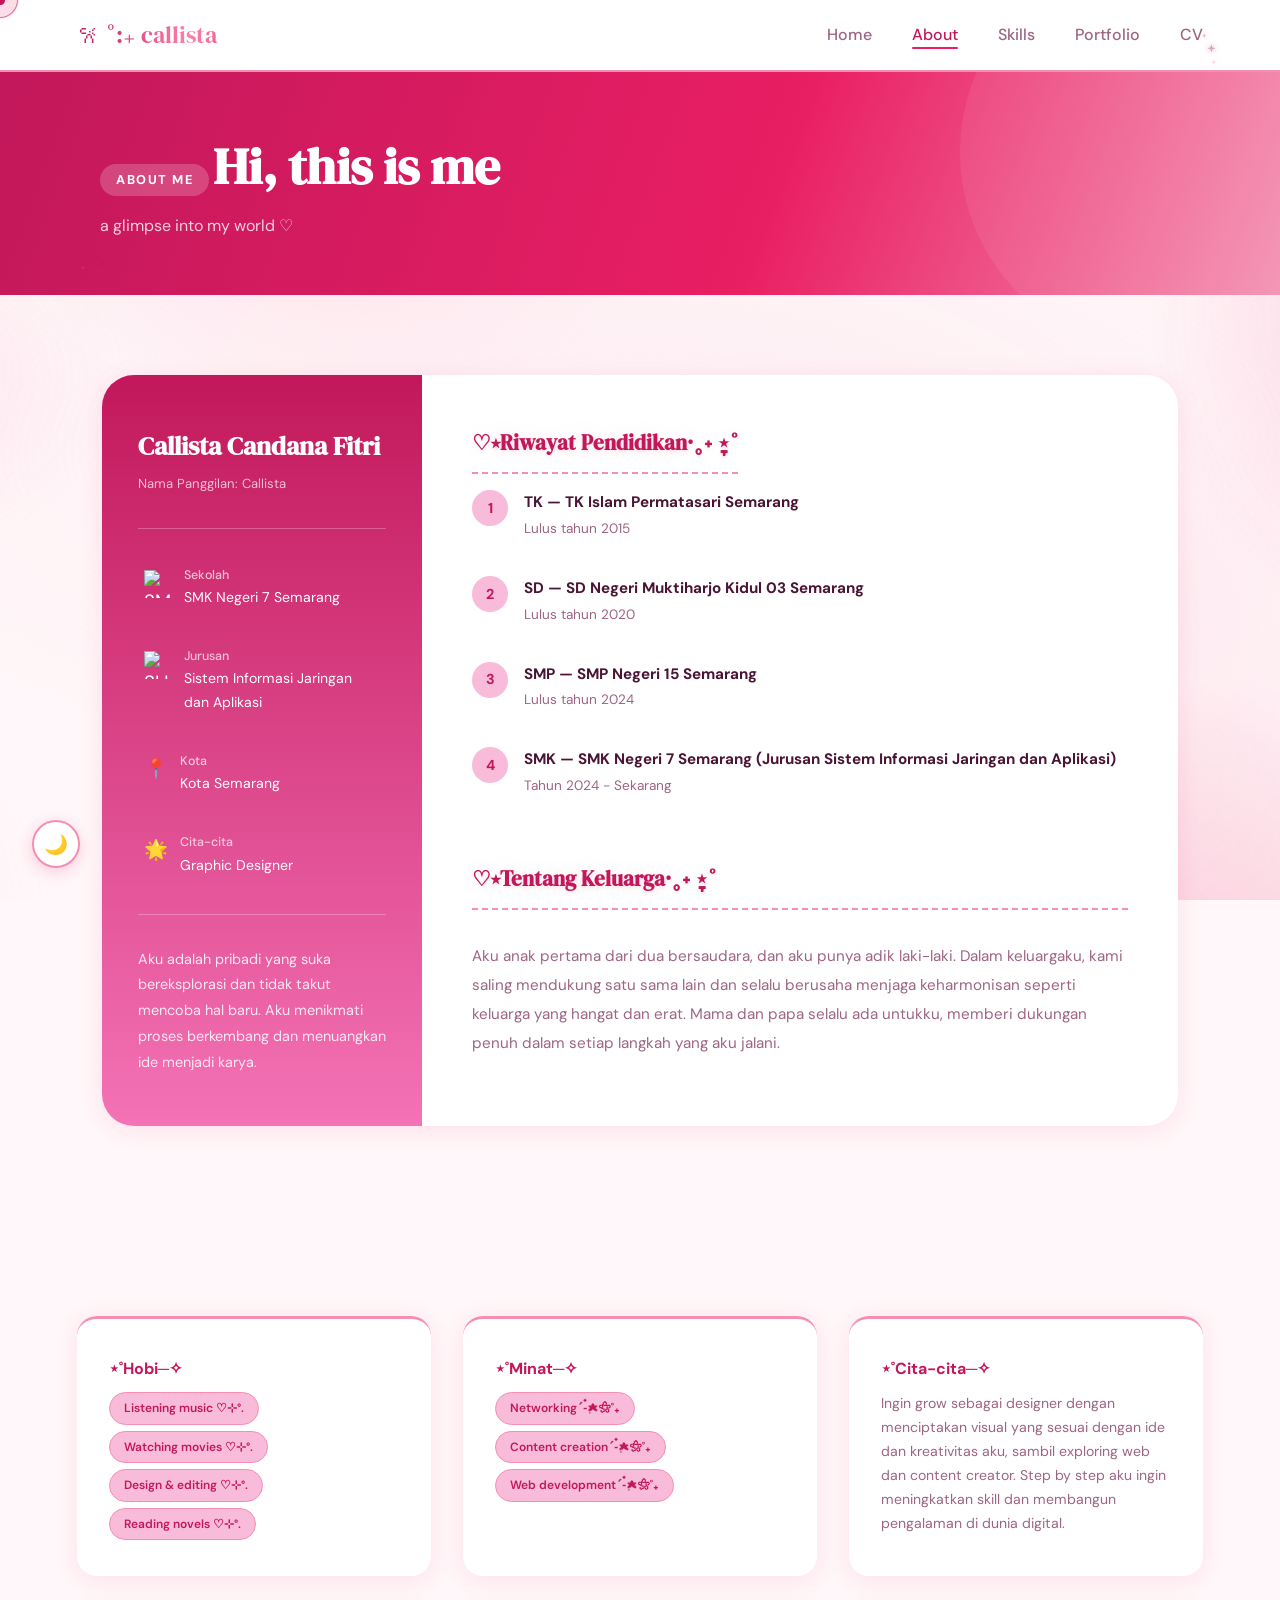
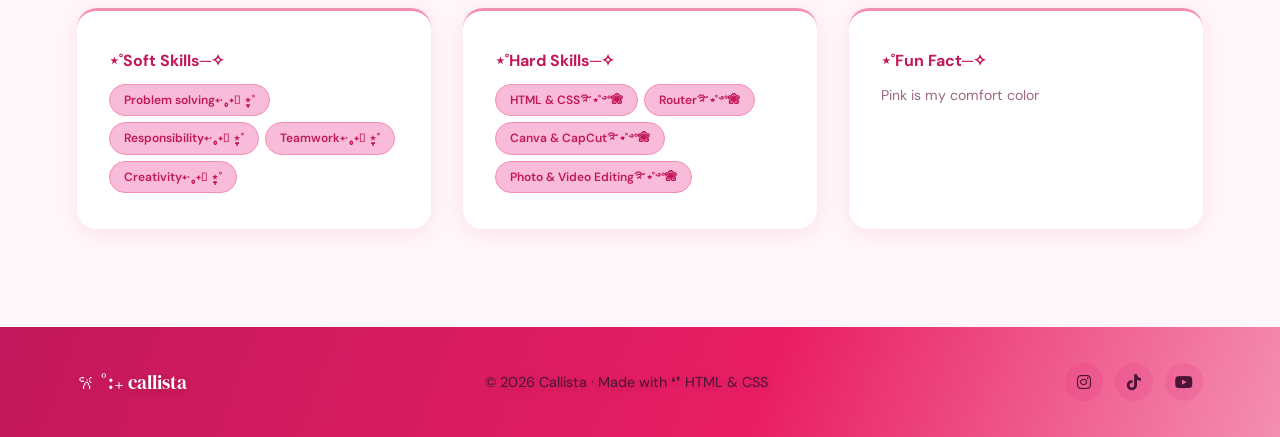
==== commit d4bedb08: "Add files via upload" ====
--- a/about.html
+++ b/about.html
@@ -51,7 +51,7 @@
           <div><strong>Sekolah</strong>SMK Negeri 7 Semarang</div>
         </div>
         <div class="info-row">
-          <span class="icon"><img src="logo/SISTEM INFORMASI.png" alt="SIJA"></span>
+          <span class="icon"><img src="logo/sistem-informasi.png" alt="SIJA"></span>
           <div><strong>Jurusan</strong>Sistem Informasi Jaringan dan Aplikasi</div>
         </div>
         <div class="info-row">
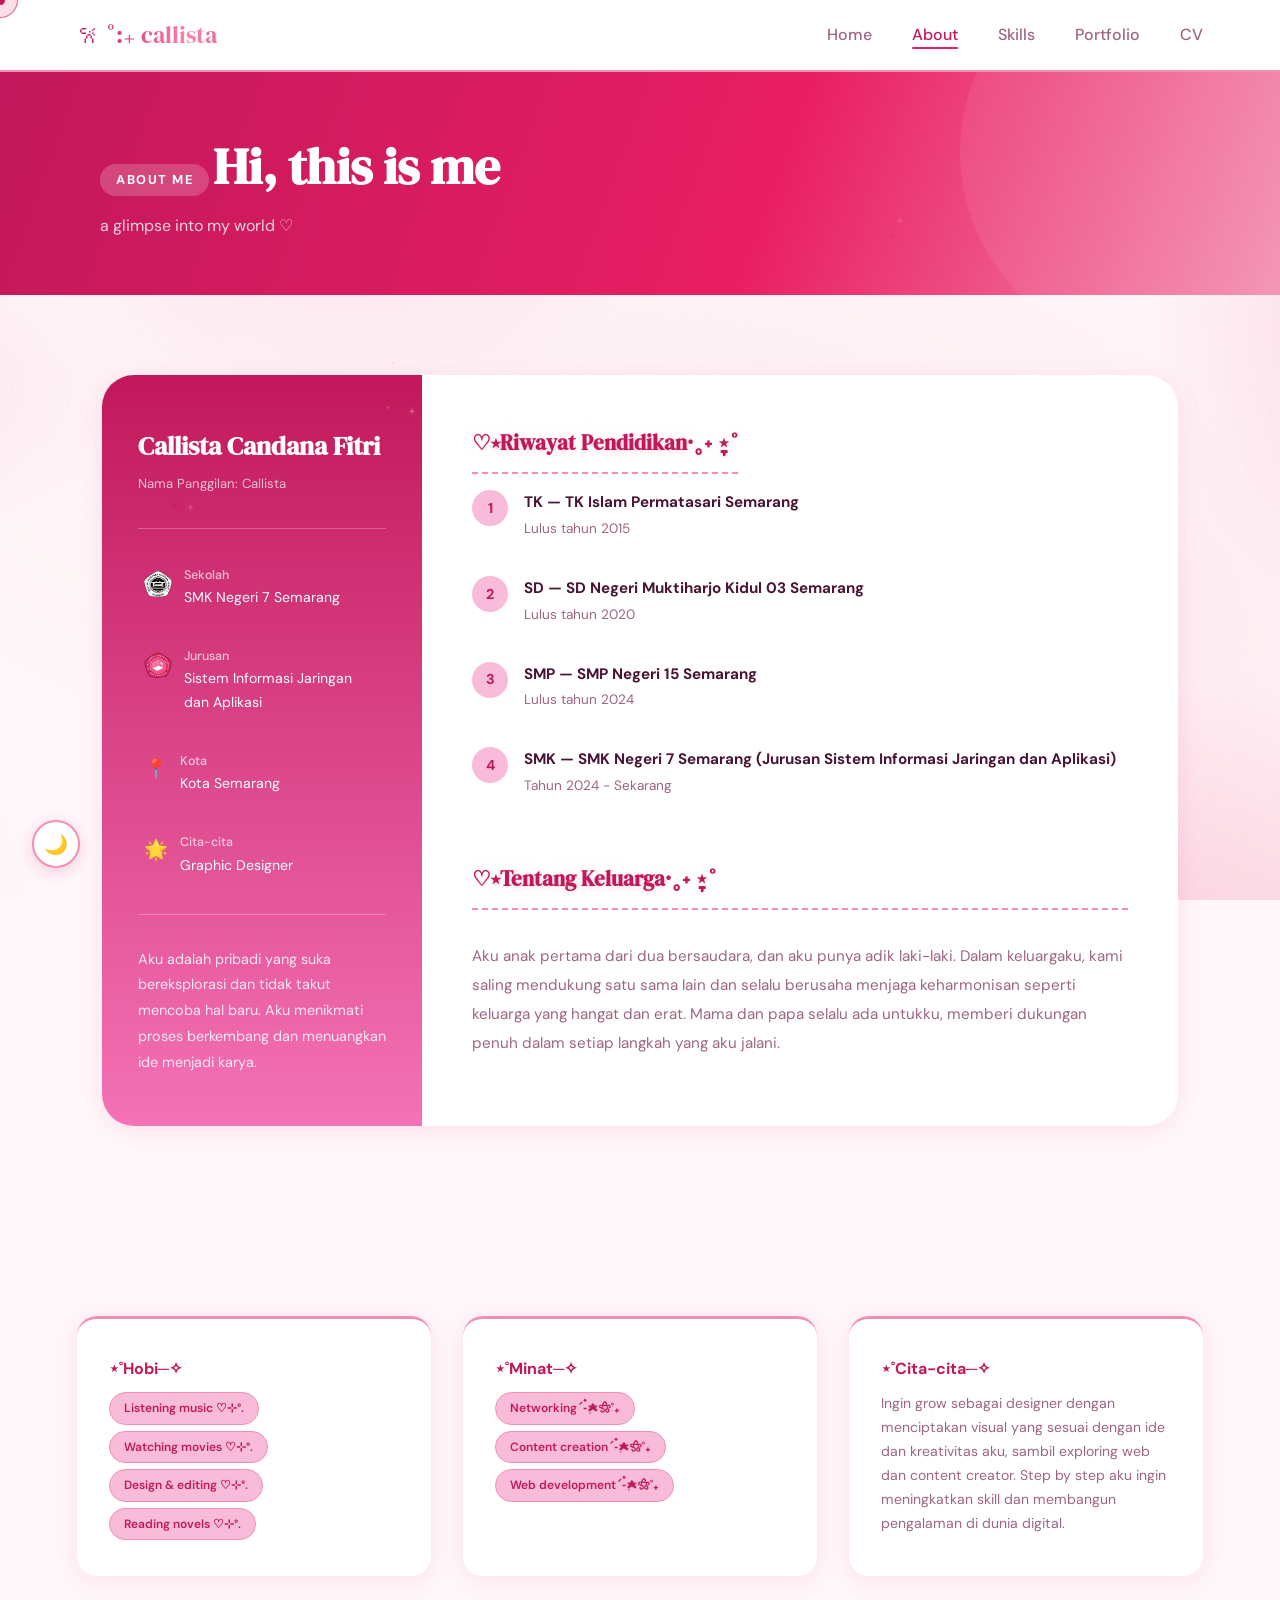
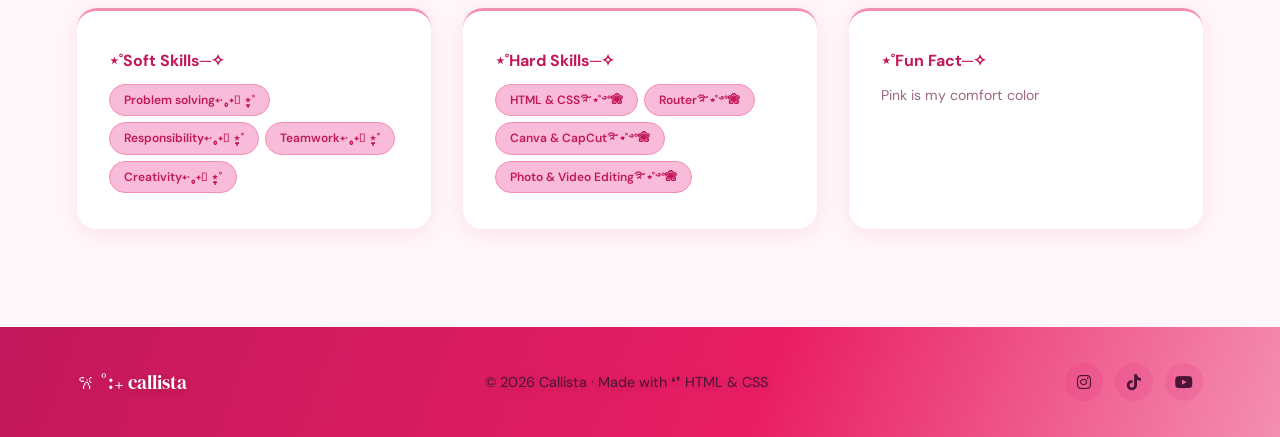
==== commit 43e98614: "Add files via upload" ====
--- a/about.html
+++ b/about.html
@@ -47,11 +47,11 @@
         </div>
         <div class="divider"></div>
         <div class="info-row">
-          <span class="icon"><img src="logo/smkn7smg.png" alt="SMKN7"></span>
+          <span class="icon"><img src="smkn7smg.png" alt="SMKN7"></span>
           <div><strong>Sekolah</strong>SMK Negeri 7 Semarang</div>
         </div>
         <div class="info-row">
-          <span class="icon"><img src="logo/sistem-informasi.png" alt="SIJA"></span>
+          <span class="icon"><img src="sistem-informasi.png" alt="SIJA"></span>
           <div><strong>Jurusan</strong>Sistem Informasi Jaringan dan Aplikasi</div>
         </div>
         <div class="info-row">
